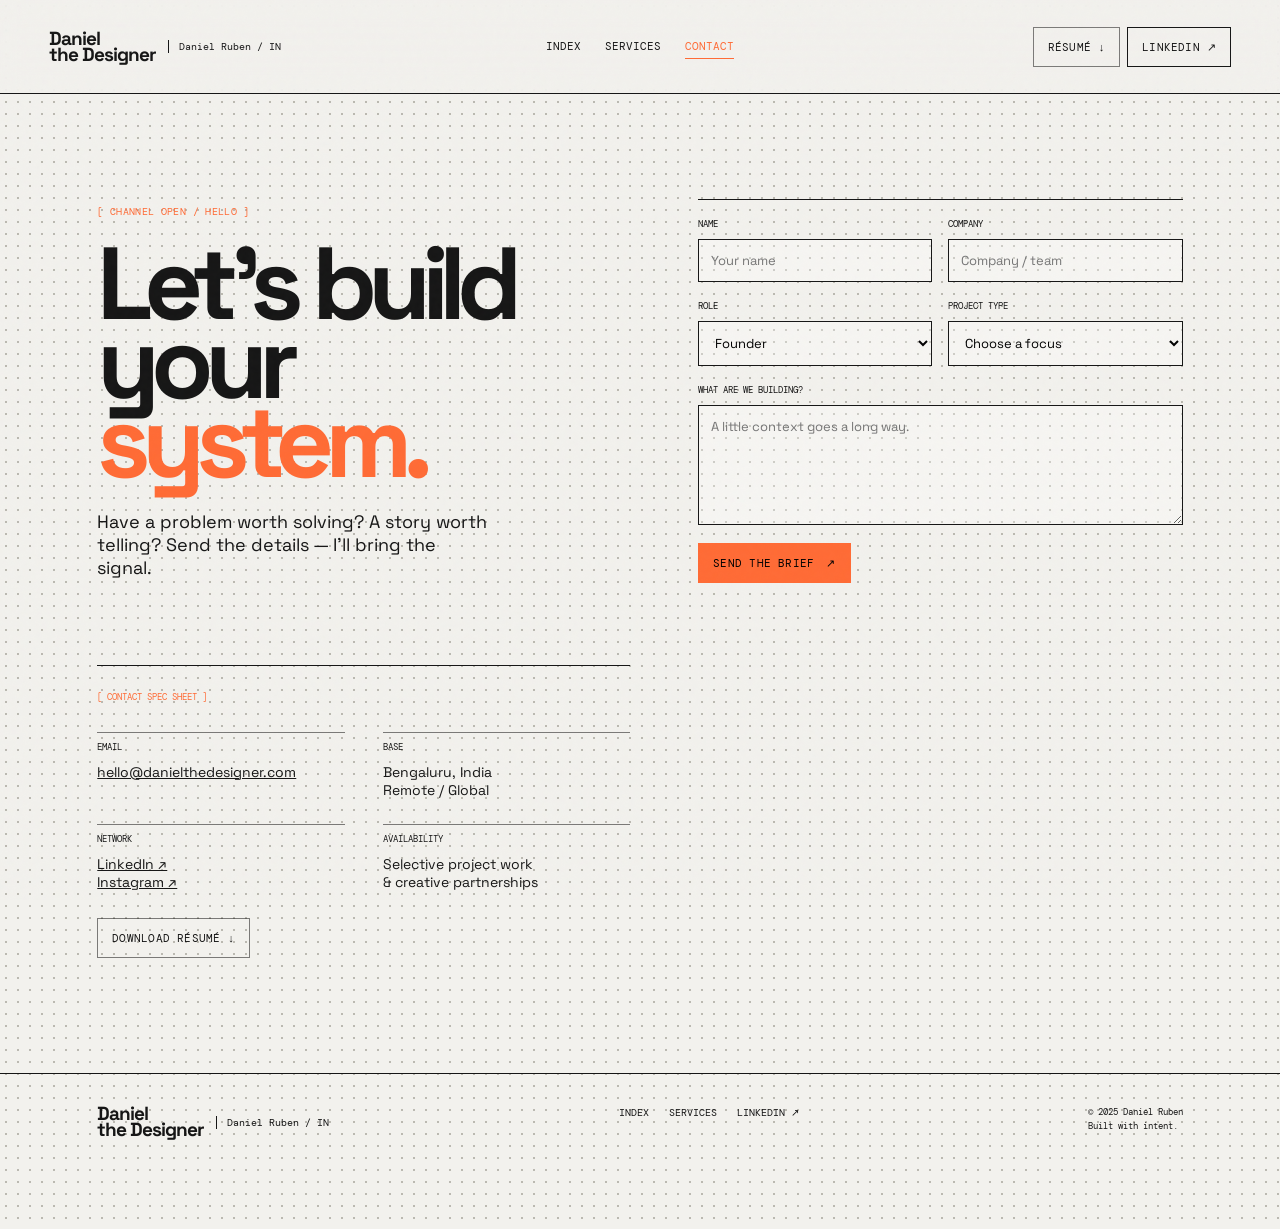
==== contact.html @ 2dd3841a "Add files via upload" ====
<!doctype html><html lang="en"><head><meta charset="UTF-8" /><meta name="viewport" content="width=device-width, initial-scale=1.0" /><meta name="description" content="Contact Daniel Ruben — Daniel the Designer." /><title>Contact — Daniel the Designer</title><link rel="preconnect" href="https://fonts.googleapis.com" /><link rel="preconnect" href="https://fonts.gstatic.com" crossorigin /><link href="https://fonts.googleapis.com/css2?family=DM+Mono:wght@400;500&family=Space+Grotesk:wght@400;500;600;700&display=swap" rel="stylesheet" /><link rel="stylesheet" href="styles.css" /></head><body><div class="noise"></div><header class="site-header"><a class="brand" href="index.html"><span>Daniel<br>the Designer</span><small>Daniel Ruben / IN</small></a><nav class="main-nav"><a href="index.html">Index</a><a href="services.html">Services</a><a class="active" href="contact.html">Contact</a></nav><div class="header-actions"><a class="button button-quiet" href="#">Résumé ↓</a><a class="button" href="https://www.linkedin.com" target="_blank" rel="noreferrer">LinkedIn ↗</a></div></header><main><section class="contact-page canvas-section"><div class="contact-heading"><span class="annotation">[ CHANNEL OPEN / HELLO ]</span><h1>Let's build<br>your <em>system.</em></h1><p>Have a problem worth solving? A story worth telling? Send the details — I’ll bring the signal.</p></div><form class="contact-form" id="contact-form"><div class="form-row"><label>Name<input required name="name" placeholder="Your name" /></label><label>Company<input name="company" placeholder="Company / team" /></label></div><div class="form-row"><label>Role<select name="role"><option>Founder</option><option>Recruiter</option><option>Hiring Manager</option><option>Agency</option><option>Media House</option><option>Other</option></select></label><label>Project type<select name="project"><option>Choose a focus</option><option>Content &amp; strategy</option><option>UI/UX design</option><option>Video &amp; motion</option><option>Brand &amp; graphic design</option><option>Social media system</option></select></label></div><label>What are we building?<textarea required name="message" placeholder="A little context goes a long way."></textarea></label><button class="button button-accent" type="submit">Send the brief <span>↗</span></button><p class="form-status" aria-live="polite"></p></form><aside class="contact-spec"><span>[ CONTACT SPEC SHEET ]</span><dl><div><dt>EMAIL</dt><dd><a href="mailto:hello@danielthedesigner.com">hello@danielthedesigner.com</a></dd></div><div><dt>BASE</dt><dd>Bengaluru, India<br>Remote / Global</dd></div><div><dt>NETWORK</dt><dd><a href="https://www.linkedin.com">LinkedIn ↗</a><br><a href="#">Instagram ↗</a></dd></div><div><dt>AVAILABILITY</dt><dd>Selective project work<br>&amp; creative partnerships</dd></div></dl><a class="button button-quiet" href="#">Download résumé ↓</a></aside></section></main><footer><a class="brand" href="index.html"><span>Daniel<br>the Designer</span><small>Daniel Ruben / IN</small></a><div><a href="index.html">Index</a><a href="services.html">Services</a><a href="https://www.linkedin.com">LinkedIn ↗</a></div><p>© 2025 Daniel Ruben<br>Built with intent.</p></footer><script src="script.js"></script></body></html>
---- styles.css ----
:root{--ink:#161616;--paper:#f2f1ed;--orange:#ff6b35;--mono:'DM Mono',monospace;--sans:'Space Grotesk',sans-serif;--rule:rgba(22,22,22,.54)}*{box-sizing:border-box}html{scroll-behavior:smooth}body{margin:0;background-color:var(--paper);background-image:radial-gradient(#bbb9b1 .75px,transparent .85px);background-size:12px 12px;color:var(--ink);font-family:var(--sans);overflow-x:hidden}.noise{position:fixed;inset:0;opacity:.18;pointer-events:none;z-index:20;background-image:url("data:image/svg+xml,%3Csvg viewBox='0 0 180 180' xmlns='http://www.w3.org/2000/svg'%3E%3Cfilter id='n'%3E%3CfeTurbulence type='fractalNoise' baseFrequency='.8' numOctaves='3' stitchTiles='stitch'/%3E%3C/filter%3E%3Crect width='100%25' height='100%25' filter='url(%23n)' opacity='.12'/%3E%3C/svg%3E")}a{color:inherit;text-decoration:none}button,input,select,textarea{font:inherit}.site-header{height:94px;padding:17px 3.8vw;border-bottom:1px solid var(--ink);display:grid;grid-template-columns:1fr auto 1fr;align-items:center;position:relative;z-index:5;background:rgba(242,241,237,.88);backdrop-filter:blur(10px)}.brand{display:flex;align-items:center;gap:12px;font-weight:700;line-height:.84;font-size:19px;letter-spacing:-1px}.brand small{font:10px var(--mono);letter-spacing:0;line-height:1.3;border-left:1px solid var(--ink);padding-left:10px}.main-nav{display:flex;gap:24px;font:11px var(--mono);text-transform:uppercase}.main-nav a{padding:5px 0;border-bottom:1px solid transparent}.main-nav .active,.main-nav a:hover{border-color:var(--orange);color:var(--orange)}.header-actions{justify-self:end;display:flex;gap:7px}.button{font:11px var(--mono);text-transform:uppercase;letter-spacing:.02em;border:1px solid var(--ink);background:transparent;padding:12px 14px;display:inline-flex;gap:12px;align-items:center;justify-content:center;transition:.2s}.button:hover{background:var(--ink);color:var(--paper)}.button-quiet{border-color:var(--rule)}.button-accent{background:var(--orange);border-color:var(--orange)}.button-accent:hover{background:var(--ink);border-color:var(--ink)}.canvas-section{position:relative;padding-left:7.6vw;padding-right:7.6vw;border-bottom:1px solid var(--ink)}.hero{min-height:calc(100vh - 94px);padding-top:8vh;padding-bottom:6vh;display:grid;grid-template-columns:1.1fr .9fr;grid-template-rows:auto 1fr auto;gap:32px;overflow:hidden}.hero:before,.hero:after{content:"";position:absolute;border:1px solid var(--orange);width:42vw;height:42vw;border-radius:50%;left:50%;top:53%;transform:translate(-50%,-50%);opacity:.85;pointer-events:none}.hero:after{width:58vw;height:58vw;border-color:var(--ink);opacity:.16;border-style:dashed}.eyebrow,.annotation,.section-label{font:10px var(--mono);letter-spacing:.035em;position:relative;z-index:1}.eyebrow{align-self:start}.line{display:inline-block;width:75px;border-top:1px solid var(--orange);vertical-align:middle;margin-left:8px}.hero-note{justify-self:end;color:var(--orange);align-self:start}.hero-hub{grid-column:1/2;align-self:center;z-index:1;position:relative;padding:46px 0 43px;border-top:1px solid var(--ink);border-bottom:1px solid var(--ink)}.hub-index{font:10px var(--mono);position:absolute;top:11px}.hero h1,.page-intro h1,.contact-heading h1{font-size:clamp(62px,9.2vw,144px);letter-spacing:-.09em;line-height:.77;margin:24px 0 0}.hero h1 em,h2 em,h1 em{color:var(--orange);font-style:normal}.hub-orbit{position:absolute;font:9px var(--mono);padding:5px 7px;background:var(--paper);border:1px solid var(--ink)}.orbit-1{top:-17px;right:16%}.orbit-2{right:-26px;bottom:25%}.orbit-3{bottom:-17px;left:17%}.hero-copy{grid-column:2;align-self:end;z-index:1;max-width:390px;margin-bottom:7vw}.hero-copy p{font-size:22px;line-height:1.2;margin:0 0 30px;letter-spacing:-.04em}.hero-copy strong{font-weight:500;color:var(--orange)}.cta-row{display:flex;align-items:center;gap:22px}.text-link{font:11px var(--mono);text-transform:uppercase;border-bottom:1px solid var(--ink);padding-bottom:4px}.text-link span{color:var(--orange);margin-left:7px}.scroll-mark{align-self:end;font:9px var(--mono);z-index:1;grid-column:1 / -1}.scroll-mark span{font-size:16px;margin-left:8px;color:var(--orange)}.crosshair{position:absolute;width:23px;height:23px;border-left:1px solid var(--orange);border-top:1px solid var(--orange)}.c1{top:10%;left:3%}.c2{right:4%;bottom:7%;transform:rotate(180deg)}.tools-bar{border-bottom:1px solid var(--ink);padding:0 7.6vw;display:flex;min-height:105px;align-items:stretch;gap:0}.tools-label{align-self:center;font:10px var(--mono);width:28%;color:var(--orange)}.tool{border-left:1px solid var(--rule);flex:1;display:flex;flex-direction:column;justify-content:center;align-items:center;filter:grayscale(1);transition:.2s}.tool:hover{filter:none;background:#e9e8e2}.tool b{font-size:24px;letter-spacing:-2px}.tool small{font:8px var(--mono);margin-top:5px}.work-section{padding-top:110px;padding-bottom:118px}.section-head{display:flex;justify-content:space-between;align-items:flex-end;margin-bottom:42px}.section-head>div{display:flex;align-items:flex-start;gap:20px}.index-no{font:11px var(--mono);color:var(--orange);padding-top:7px}.section-head h2,.personal h2,.final-cta h2{font-size:clamp(42px,5.4vw,78px);line-height:.86;letter-spacing:-.075em;margin:0}.section-head>p{font-size:14px;line-height:1.35;letter-spacing:-.03em}.connector.horiz{height:35px;border-top:1px solid var(--orange);width:80%;margin:0 auto -1px;position:relative}.connector.horiz:before,.connector.horiz:after{content:"";position:absolute;height:35px;border-left:1px solid var(--orange);top:0}.connector.horiz:before{left:0}.connector.horiz:after{right:0}.reel-grid{display:grid;grid-template-columns:repeat(6,1fr);gap:12px}.reel-card{aspect-ratio:9/16;border:1px solid var(--ink);position:relative;overflow:hidden;padding:10px;display:flex;flex-direction:column;justify-content:space-between;cursor:pointer;color:var(--paper);transition:transform .25s,box-shadow .25s}.reel-card:hover{transform:translateY(-9px);box-shadow:5px 6px 0 var(--orange)}.reel-card:before{content:"";position:absolute;inset:0;background:linear-gradient(0deg,rgba(0,0,0,.75),transparent 58%);z-index:0}.reel-card>*{z-index:1}.reel-a{background:linear-gradient(135deg,#f2794c,#741c28 47%,#1e1524)}.reel-b{background:linear-gradient(165deg,#d1dacd,#437368 45%,#17282f)}.reel-c{background:linear-gradient(135deg,#5f5090,#21152d 60%,#e4562c)}.reel-d{background:linear-gradient(160deg,#f9b466,#bc3c24 45%,#35201e)}.reel-e{background:linear-gradient(150deg,#ede2d3,#6a514a 54%,#251e23)}.reel-f{background:linear-gradient(155deg,#56a2a5,#176065 42%,#191c31)}.card-no{font:9px var(--mono)}.play{border:1px solid rgba(255,255,255,.9);border-radius:50%;width:35px;height:35px;display:grid;place-items:center;align-self:center;margin-top:auto;margin-bottom:auto;font-size:10px;padding-left:2px}.playing .play{background:var(--orange);border-color:var(--orange)}.reel-info{font-size:12px;line-height:1}.reel-info small{font:8px var(--mono);display:block;margin-top:7px}.case-study{padding-top:100px;padding-bottom:110px}.section-label{display:flex;justify-content:space-between;border-bottom:1px solid var(--ink);padding-bottom:10px;margin-bottom:20px}.section-label span{color:var(--orange)}.project-grid{display:grid;grid-template-columns:1fr 1fr;gap:18px}.project{border:1px solid var(--ink);padding:14px;min-height:390px;display:flex;flex-direction:column;transition:.25s}.project:hover{background:var(--ink);color:var(--paper)}.project:hover b{color:var(--orange)}.project-visual{height:225px;background:#dbf1f3;border:1px solid var(--ink);position:relative;margin-bottom:18px;overflow:hidden}.mini-ui{position:absolute;border:1px solid #1d4d5f;background:#f7f7f1}.mini-one{left:14%;top:23%;width:47%;height:56%;border-radius:7px}.mini-two{right:11%;top:13%;height:60%;width:30%;border-radius:7px;background:var(--orange)}.mini-three{left:21%;bottom:11%;width:20%;height:6%;border:0;background:#1d4d5f}.dark-ui{background:#213234}.dash-title,.dash-chart,.dash-list{position:absolute;border:1px solid #79e9df}.dash-title{width:38%;height:12%;left:11%;top:14%}.dash-chart{height:42%;width:46%;left:11%;top:36%;background:linear-gradient(140deg,transparent 48%,#ff6b35 49%,#ff6b35 52%,transparent 53%)}.dash-list{width:20%;height:63%;right:11%;top:14%}.project small,.project b{font:10px var(--mono)}.project h3{font-size:29px;letter-spacing:-.06em;margin:7px 0 0}.project p{margin:4px 0 0;font-size:14px}.project b{margin-top:auto;align-self:flex-end}.design-social{padding-top:100px;padding-bottom:110px;display:grid;grid-template-columns:1.55fr .85fr;gap:55px}.poster-grid{display:grid;grid-template-columns:repeat(3,1fr);gap:10px}.poster{aspect-ratio: .72;position:relative;border:1px solid var(--ink);padding:12px;display:flex;flex-direction:column;justify-content:space-between;overflow:hidden}.poster small,.poster i{font:8px var(--mono);font-style:normal;z-index:1}.poster strong{font-size:clamp(23px,3vw,47px);line-height:.75;letter-spacing:-.1em;z-index:1}.p1{background:#ebdfd3}.p1:after{content:"";background:var(--orange);width:155%;height:38%;position:absolute;transform:rotate(-43deg);top:33%;left:-25%}.p2{background:#231b2c;color:#f2efe9}.p2:after{content:"";border:1px solid var(--orange);border-radius:50%;width:82%;aspect-ratio:1;position:absolute;top:13%;left:8%}.p3{background:#b4d1ce}.p3:after{content:"+";font-size:210px;line-height:.5;position:absolute;bottom:9%;right:-9%;color:var(--orange)}.social-card{border:1px solid var(--ink);background:#fffdf9;min-height:380px;padding:22px;position:relative;display:flex;flex-direction:column}.social-platform{font:26px var(--sans);font-weight:700;border:1px solid var(--ink);width:39px;height:39px;display:grid;place-items:center;margin-bottom:45px}.social-card small{font:9px var(--mono);color:var(--orange)}.social-card h3{font-size:31px;letter-spacing:-.06em;line-height:.92;margin:12px 0 25px}.social-lines i{display:block;border-top:1px solid var(--ink);margin:9px 0;width:90%}.social-lines i:nth-child(2){width:70%}.social-lines i:nth-child(3){width:55%}.social-card b{font:10px var(--mono);margin-top:auto;text-align:right}.personal{min-height:620px;display:grid;grid-template-columns:1fr 1fr;padding-top:0;padding-bottom:0}.personal-art{margin-left:-7.6vw;border-right:1px solid var(--ink);position:relative;overflow:hidden;background:linear-gradient(135deg,#1b1c25,#273f4c);min-height:500px}.personal-art:before{content:"";position:absolute;width:135%;height:1px;background:var(--orange);transform:rotate(-30deg);top:51%;left:-20%}.sun{position:absolute;background:var(--orange);width:30%;aspect-ratio:1;border-radius:50%;right:18%;top:16%;box-shadow:0 0 0 16px rgba(255,107,53,.1)}.keys{position:absolute;color:#e4e1da;bottom:18%;left:19%;font-size:31px;letter-spacing:-6px;transform:rotate(-4deg)}.music-note{color:var(--orange);font-size:100px;position:absolute;right:25%;bottom:12%}.personal-copy{padding:82px 10% 50px;align-self:center}.personal-copy h2{margin:25px 0}.personal-copy p{font-size:16px;max-width:340px;line-height:1.35;margin-bottom:27px}.insights{padding-top:110px;padding-bottom:105px}.article-grid{display:grid;grid-template-columns:repeat(3,1fr);border-top:1px solid var(--ink)}.article-grid article{min-height:245px;padding:17px;border-right:1px solid var(--ink);display:flex;flex-direction:column}.article-grid article:first-child{border-left:1px solid var(--ink)}.article-grid span,.article-grid a{font:9px var(--mono)}.article-grid span{color:var(--orange)}.article-grid h3{font-size:24px;line-height:1;letter-spacing:-.06em;margin:35px 0 0}.article-grid a{margin-top:auto;text-decoration:underline}.process{padding:35px 7.6vw;border-bottom:1px solid var(--ink);display:flex;justify-content:space-between;align-items:center;background:var(--ink);color:var(--paper)}.process>span{font:9px var(--mono);color:var(--orange)}.process>div{display:flex;align-items:center;gap:22px}.process b{font:14px var(--mono);font-weight:400}.process b small{font-size:10px}.process i{font-style:normal;color:var(--orange)}.testimonials{padding-top:100px;padding-bottom:100px}.quote-grid{display:grid;grid-template-columns:1fr 1fr;gap:18px}.quote-grid blockquote{margin:0;border:1px solid var(--ink);padding:35px;min-height:220px;font-size:30px;letter-spacing:-.06em;line-height:.95}.quote-grid em{font-style:normal;color:var(--orange)}.quote-grid footer{font:10px var(--mono);margin-top:30px}.final-cta{min-height:570px;padding-top:110px;padding-bottom:100px;display:flex;flex-direction:column;align-items:flex-start;justify-content:center;overflow:hidden}.final-cta .annotation{color:var(--orange);margin-bottom:20px;z-index:1}.final-cta h2{font-size:clamp(64px,10vw,150px);z-index:1;margin-bottom:32px}.final-cta .button{z-index:1}.cta-ring{position:absolute;width:min(57vw,730px);aspect-ratio:1;border:1px solid var(--orange);border-radius:50%;right:6%;top:50%;transform:translateY(-50%)}.cta-ring:after{content:"";position:absolute;inset:11%;border:1px dashed var(--ink);border-radius:50%;opacity:.4}footer{min-height:155px;padding:32px 7.6vw;display:flex;align-items:flex-start;justify-content:space-between;gap:35px}footer>div{display:flex;gap:20px;font:10px var(--mono);text-transform:uppercase}footer p{font:9px var(--mono);margin:0;line-height:1.5}.reveal{opacity:0;transform:translateY(18px);transition:opacity .55s ease,transform .55s ease}.reveal.is-visible{opacity:1;transform:none}
/* services */.page-intro{padding-top:120px;padding-bottom:120px}.page-intro .annotation{color:var(--orange)}.page-intro h1{font-size:clamp(56px,8vw,124px);margin:25px 0 36px}.page-intro p{max-width:530px;font-size:20px;line-height:1.25;letter-spacing:-.04em}.service-map{padding-top:90px;padding-bottom:100px;display:grid;grid-template-columns:repeat(6,1fr);grid-template-rows:180px 270px 270px;gap:14px;overflow:hidden}.service-map:before,.service-map:after{content:"";position:absolute;left:50%;top:40%;width:1px;height:74%;background:var(--orange);transform:rotate(53deg);transform-origin:top;opacity:.7}.service-map:after{transform:rotate(-53deg)}.services-hub{grid-column:3/5;grid-row:1/2;border:1px solid var(--ink);background:var(--ink);color:var(--paper);z-index:1;padding:17px;display:flex;flex-direction:column;justify-content:space-between}.services-hub span,.service-node>span{font:9px var(--mono);color:var(--orange)}.services-hub b{font-size:43px;line-height:.8;letter-spacing:-.08em}.service-node{border:1px solid var(--ink);background:rgba(242,241,237,.92);padding:16px;z-index:1;display:flex;flex-direction:column}.service-node h2{font-size:25px;line-height:.92;letter-spacing:-.065em;margin:16px 0 8px}.service-node p{font-size:12px;line-height:1.2;margin:0}.service-node ul{font:10px var(--mono);list-style:none;padding:0;margin:15px 0}.service-node li{border-top:1px solid var(--rule);padding:5px 0}.service-node footer{padding:0;min-height:0;font:9px var(--mono);margin-top:auto}.node-content{grid-column:1/3;grid-row:2}.node-ux{grid-column:5/7;grid-row:2}.node-video{grid-column:2/4;grid-row:3}.node-graphic{grid-column:4/6;grid-row:3}.node-social{grid-column:3/5;grid-row:2}
/* contact */.contact-page{padding-top:105px;padding-bottom:115px;display:grid;grid-template-columns:1.1fr 1fr;gap:68px}.contact-heading .annotation{color:var(--orange)}.contact-heading h1{font-size:clamp(64px,8vw,120px);margin:25px 0 28px}.contact-heading p{font-size:18px;line-height:1.28;max-width:390px}.contact-form{border-top:1px solid var(--ink);padding-top:18px}.form-row{display:grid;grid-template-columns:1fr 1fr;gap:16px}.contact-form label{display:flex;flex-direction:column;gap:9px;font:9px var(--mono);text-transform:uppercase;margin-bottom:18px}.contact-form input,.contact-form select,.contact-form textarea{width:100%;border:1px solid var(--ink);background:rgba(255,255,255,.28);border-radius:0;padding:12px;font:13px var(--sans);text-transform:none;outline:none}.contact-form input:focus,.contact-form select:focus,.contact-form textarea:focus{box-shadow:3px 3px 0 var(--orange)}.contact-form textarea{resize:vertical;min-height:120px}.form-status{font:10px var(--mono);color:var(--orange)}.contact-spec{grid-column:1;grid-row:2;border-top:1px solid var(--ink);padding-top:18px}.contact-spec>span{font:9px var(--mono);color:var(--orange)}.contact-spec dl{display:grid;grid-template-columns:1fr 1fr;gap:25px 38px;margin:27px 0}.contact-spec dl div{border-top:1px solid var(--rule);padding-top:8px}.contact-spec dt{font:9px var(--mono);margin-bottom:10px}.contact-spec dd{font-size:14px;line-height:1.3;margin:0}.contact-spec dd a{text-decoration:underline}
@media(max-width:800px){.site-header{height:auto;min-height:83px;padding:14px 5vw;grid-template-columns:1fr auto}.main-nav{display:none}.header-actions .button-quiet{display:none}.canvas-section{padding-left:5vw;padding-right:5vw}.hero{min-height:680px;display:block;padding-top:55px}.hero:before{width:85vw;height:85vw;top:48%}.hero:after{width:110vw;height:110vw}.hero-note{position:absolute;right:5vw;top:62px}.hero-hub{margin-top:105px;padding:35px 0}.hero h1{font-size:clamp(68px,19vw,115px)}.hero-copy{margin:50px 0 0;max-width:325px}.hero-copy p{font-size:18px}.scroll-mark{position:absolute;bottom:28px}.tools-bar{padding:0 5vw;min-height:80px;overflow:auto}.tools-label{display:none}.tool{min-width:74px}.work-section{padding-top:68px;padding-bottom:70px}.section-head{align-items:flex-start}.section-head>p{display:none}.section-head h2{font-size:50px}.reel-grid{grid-template-columns:repeat(3,1fr);gap:8px}.connector.horiz{width:66%;height:25px}.connector.horiz:before,.connector.horiz:after{height:25px}.case-study{padding-top:65px;padding-bottom:70px}.project-grid{grid-template-columns:1fr}.project{min-height:345px}.design-social{grid-template-columns:1fr;gap:60px;padding-top:68px;padding-bottom:70px}.personal{display:block;margin:0;padding:0}.personal-art{margin:0;border-right:0;border-bottom:1px solid var(--ink);min-height:330px}.personal-copy{padding:65px 5vw 70px}.insights{padding-top:70px;padding-bottom:70px}.article-grid{display:block}.article-grid article,.article-grid article:first-child{border-left:1px solid var(--ink);min-height:190px;border-bottom:1px solid var(--ink)}.process{padding:28px 5vw;display:block}.process>div{margin-top:20px;gap:9px;justify-content:space-between}.process i{font-size:10px}.process b{font-size:11px}.process b small{font-size:8px}.quote-grid{grid-template-columns:1fr}.testimonials{padding-top:65px;padding-bottom:65px}.quote-grid blockquote{font-size:25px;min-height:170px}.final-cta{min-height:440px;padding-top:70px;padding-bottom:70px}.cta-ring{width:105vw;right:-34%;opacity:.8}footer{padding:28px 5vw;display:grid;grid-template-columns:1fr 1fr;gap:30px;min-height:180px}footer p{grid-column:2}.page-intro{padding-top:80px;padding-bottom:75px}.page-intro h1{font-size:58px}.page-intro p{font-size:17px}.service-map{padding-top:60px;padding-bottom:65px;display:block}.service-map:before,.service-map:after{display:none}.services-hub{height:155px;margin:0 25% 14px}.service-node{min-height:255px;margin-bottom:12px}.contact-page{display:block;padding-top:70px;padding-bottom:70px}.contact-heading h1{font-size:70px}.contact-form{margin-top:50px}.contact-spec{margin-top:65px}.form-row{display:block}}
@media(max-width:440px){.brand{font-size:17px}.brand small{display:none}.header-actions .button{padding:10px;font-size:9px}.hero h1{font-size:68px}.section-head h2{font-size:43px}.reel-grid{grid-template-columns:repeat(2,1fr)}.poster-grid{gap:5px}.poster{padding:7px}.poster strong{font-size:25px}.social-card h3{font-size:27px}.process>div{gap:5px}.process b{font-size:9px}.process b small{font-size:7px}.contact-heading h1{font-size:61px}.contact-spec dl{grid-template-columns:1fr}.page-intro h1{font-size:50px}}
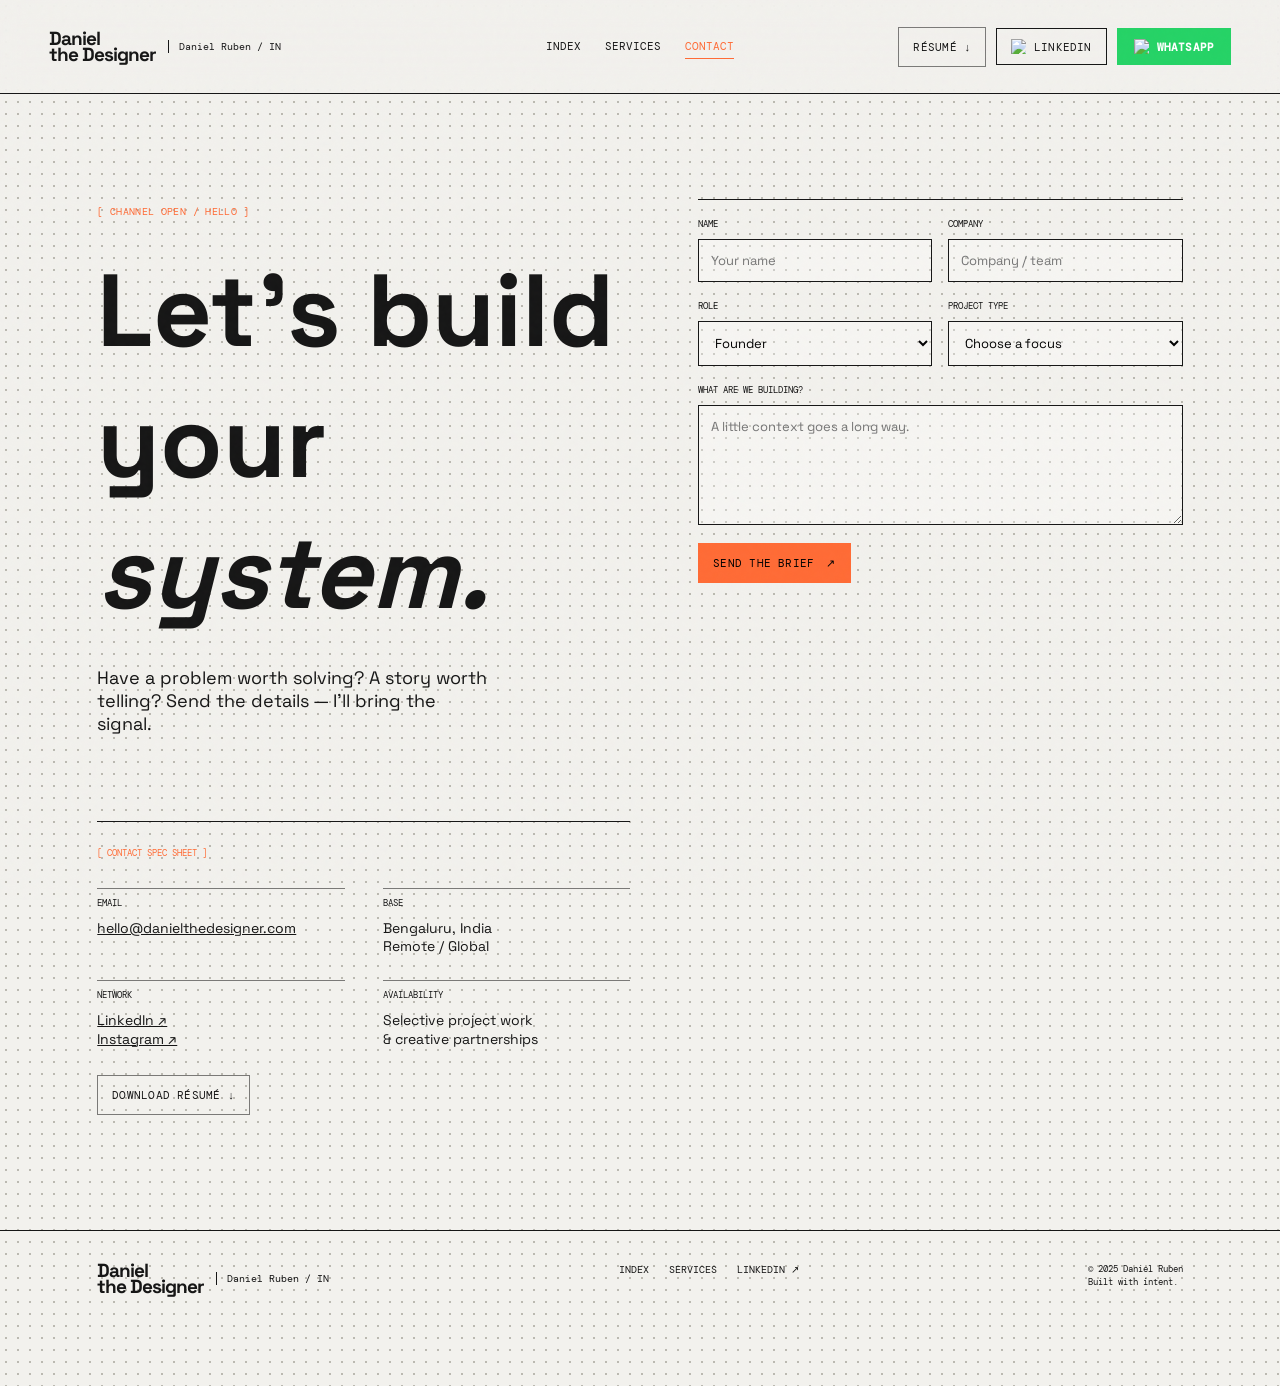
==== commit 615c03fe: "chage" ====
--- a/contact.html
+++ b/contact.html
@@ -1 +1 @@
-<!doctype html><html lang="en"><head><meta charset="UTF-8" /><meta name="viewport" content="width=device-width, initial-scale=1.0" /><meta name="description" content="Contact Daniel Ruben — Daniel the Designer." /><title>Contact — Daniel the Designer</title><link rel="preconnect" href="https://fonts.googleapis.com" /><link rel="preconnect" href="https://fonts.gstatic.com" crossorigin /><link href="https://fonts.googleapis.com/css2?family=DM+Mono:wght@400;500&family=Space+Grotesk:wght@400;500;600;700&display=swap" rel="stylesheet" /><link rel="stylesheet" href="styles.css" /></head><body><div class="noise"></div><header class="site-header"><a class="brand" href="index.html"><span>Daniel<br>the Designer</span><small>Daniel Ruben / IN</small></a><nav class="main-nav"><a href="index.html">Index</a><a href="services.html">Services</a><a class="active" href="contact.html">Contact</a></nav><div class="header-actions"><a class="button button-quiet" href="#">Résumé ↓</a><a class="button" href="https://www.linkedin.com" target="_blank" rel="noreferrer">LinkedIn ↗</a></div></header><main><section class="contact-page canvas-section"><div class="contact-heading"><span class="annotation">[ CHANNEL OPEN / HELLO ]</span><h1>Let's build<br>your <em>system.</em></h1><p>Have a problem worth solving? A story worth telling? Send the details — I’ll bring the signal.</p></div><form class="contact-form" id="contact-form"><div class="form-row"><label>Name<input required name="name" placeholder="Your name" /></label><label>Company<input name="company" placeholder="Company / team" /></label></div><div class="form-row"><label>Role<select name="role"><option>Founder</option><option>Recruiter</option><option>Hiring Manager</option><option>Agency</option><option>Media House</option><option>Other</option></select></label><label>Project type<select name="project"><option>Choose a focus</option><option>Content &amp; strategy</option><option>UI/UX design</option><option>Video &amp; motion</option><option>Brand &amp; graphic design</option><option>Social media system</option></select></label></div><label>What are we building?<textarea required name="message" placeholder="A little context goes a long way."></textarea></label><button class="button button-accent" type="submit">Send the brief <span>↗</span></button><p class="form-status" aria-live="polite"></p></form><aside class="contact-spec"><span>[ CONTACT SPEC SHEET ]</span><dl><div><dt>EMAIL</dt><dd><a href="mailto:hello@danielthedesigner.com">hello@danielthedesigner.com</a></dd></div><div><dt>BASE</dt><dd>Bengaluru, India<br>Remote / Global</dd></div><div><dt>NETWORK</dt><dd><a href="https://www.linkedin.com">LinkedIn ↗</a><br><a href="#">Instagram ↗</a></dd></div><div><dt>AVAILABILITY</dt><dd>Selective project work<br>&amp; creative partnerships</dd></div></dl><a class="button button-quiet" href="#">Download résumé ↓</a></aside></section></main><footer><a class="brand" href="index.html"><span>Daniel<br>the Designer</span><small>Daniel Ruben / IN</small></a><div><a href="index.html">Index</a><a href="services.html">Services</a><a href="https://www.linkedin.com">LinkedIn ↗</a></div><p>© 2025 Daniel Ruben<br>Built with intent.</p></footer><script src="script.js"></script></body></html>
+<!doctype html><html lang="en"><head><meta charset="UTF-8" /><meta name="viewport" content="width=device-width, initial-scale=1.0" /><meta name="description" content="Contact Daniel Ruben — Daniel the Designer." /><title>Contact — Daniel the Designer</title><link rel="preconnect" href="https://fonts.googleapis.com" /><link rel="preconnect" href="https://fonts.gstatic.com" crossorigin /><link href="https://fonts.googleapis.com/css2?family=DM+Mono:wght@400;500&family=Space+Grotesk:wght@400;500;600;700&display=swap" rel="stylesheet" /><link rel="stylesheet" href="styles.css" /></head><body><div class="noise"></div><header class="site-header"><a class="brand" href="index.html"><span>Daniel<br>the Designer</span><small>Daniel Ruben / IN</small></a><nav class="main-nav"><a href="index.html">Index</a><a href="services.html">Services</a><a class="active" href="contact.html">Contact</a></nav><div class="header-actions"><a class="button button-quiet" href="assets/resume/Daniel-Ruben-Resume.pdf" target="_blank" rel="noreferrer">Résumé ↓</a><a class="button linkedin-btn" href="https://linkedin.com/in/daniel-peniel-jeba-rueben-ramesh" target="_blank" rel="noopener"><img src="assets/Icons/linkedin.svg" alt="LinkedIn" class="nav-icon linkedin-icon"><span>LINKEDIN</span></a><a href="https://wa.me/918975721694?text=Hi%20Daniel!" class="button whatsapp-btn" target="_blank" rel="noopener"><img src="assets/Icons/whatsapp.svg" alt="WhatsApp" class="nav-icon whatsapp-icon"><span>WHATSAPP</span></a></div></header><main><section class="contact-page canvas-section"><div class="contact-heading"><span class="annotation">[ CHANNEL OPEN / HELLO ]</span><h1>Let's build<br>your <em>system.</em></h1><p>Have a problem worth solving? A story worth telling? Send the details — I’ll bring the signal.</p></div><form class="contact-form" id="contact-form"><div class="form-row"><label>Name<input required name="name" placeholder="Your name" /></label><label>Company<input name="company" placeholder="Company / team" /></label></div><div class="form-row"><label>Role<select name="role"><option>Founder</option><option>Recruiter</option><option>Hiring Manager</option><option>Agency</option><option>Media House</option><option>Other</option></select></label><label>Project type<select name="project"><option>Choose a focus</option><option>Content &amp; strategy</option><option>UI/UX design</option><option>Video &amp; motion</option><option>Brand &amp; graphic design</option><option>Social media system</option></select></label></div><label>What are we building?<textarea required name="message" placeholder="A little context goes a long way."></textarea></label><button class="button button-accent" type="submit">Send the brief <span>↗</span></button><p class="form-status" aria-live="polite"></p></form><aside class="contact-spec"><span>[ CONTACT SPEC SHEET ]</span><dl><div><dt>EMAIL</dt><dd><a href="mailto:hello@danielthedesigner.com">hello@danielthedesigner.com</a></dd></div><div><dt>BASE</dt><dd>Bengaluru, India<br>Remote / Global</dd></div><div><dt>NETWORK</dt><dd><a href="https://www.linkedin.com">LinkedIn ↗</a><br><a href="#">Instagram ↗</a></dd></div><div><dt>AVAILABILITY</dt><dd>Selective project work<br>&amp; creative partnerships</dd></div></dl><a class="button button-quiet" href="#">Download résumé ↓</a></aside></section></main><footer><a class="brand" href="index.html"><span>Daniel<br>the Designer</span><small>Daniel Ruben / IN</small></a><div><a href="index.html">Index</a><a href="services.html">Services</a><a href="https://www.linkedin.com">LinkedIn ↗</a></div><p>© 2025 Daniel Ruben<br>Built with intent.</p></footer><script src="script.js"></script></body></html>
--- a/styles.css
+++ b/styles.css
@@ -1,5 +1,1949 @@
-:root{--ink:#161616;--paper:#f2f1ed;--orange:#ff6b35;--mono:'DM Mono',monospace;--sans:'Space Grotesk',sans-serif;--rule:rgba(22,22,22,.54)}*{box-sizing:border-box}html{scroll-behavior:smooth}body{margin:0;background-color:var(--paper);background-image:radial-gradient(#bbb9b1 .75px,transparent .85px);background-size:12px 12px;color:var(--ink);font-family:var(--sans);overflow-x:hidden}.noise{position:fixed;inset:0;opacity:.18;pointer-events:none;z-index:20;background-image:url("data:image/svg+xml,%3Csvg viewBox='0 0 180 180' xmlns='http://www.w3.org/2000/svg'%3E%3Cfilter id='n'%3E%3CfeTurbulence type='fractalNoise' baseFrequency='.8' numOctaves='3' stitchTiles='stitch'/%3E%3C/filter%3E%3Crect width='100%25' height='100%25' filter='url(%23n)' opacity='.12'/%3E%3C/svg%3E")}a{color:inherit;text-decoration:none}button,input,select,textarea{font:inherit}.site-header{height:94px;padding:17px 3.8vw;border-bottom:1px solid var(--ink);display:grid;grid-template-columns:1fr auto 1fr;align-items:center;position:relative;z-index:5;background:rgba(242,241,237,.88);backdrop-filter:blur(10px)}.brand{display:flex;align-items:center;gap:12px;font-weight:700;line-height:.84;font-size:19px;letter-spacing:-1px}.brand small{font:10px var(--mono);letter-spacing:0;line-height:1.3;border-left:1px solid var(--ink);padding-left:10px}.main-nav{display:flex;gap:24px;font:11px var(--mono);text-transform:uppercase}.main-nav a{padding:5px 0;border-bottom:1px solid transparent}.main-nav .active,.main-nav a:hover{border-color:var(--orange);color:var(--orange)}.header-actions{justify-self:end;display:flex;gap:7px}.button{font:11px var(--mono);text-transform:uppercase;letter-spacing:.02em;border:1px solid var(--ink);background:transparent;padding:12px 14px;display:inline-flex;gap:12px;align-items:center;justify-content:center;transition:.2s}.button:hover{background:var(--ink);color:var(--paper)}.button-quiet{border-color:var(--rule)}.button-accent{background:var(--orange);border-color:var(--orange)}.button-accent:hover{background:var(--ink);border-color:var(--ink)}.canvas-section{position:relative;padding-left:7.6vw;padding-right:7.6vw;border-bottom:1px solid var(--ink)}.hero{min-height:calc(100vh - 94px);padding-top:8vh;padding-bottom:6vh;display:grid;grid-template-columns:1.1fr .9fr;grid-template-rows:auto 1fr auto;gap:32px;overflow:hidden}.hero:before,.hero:after{content:"";position:absolute;border:1px solid var(--orange);width:42vw;height:42vw;border-radius:50%;left:50%;top:53%;transform:translate(-50%,-50%);opacity:.85;pointer-events:none}.hero:after{width:58vw;height:58vw;border-color:var(--ink);opacity:.16;border-style:dashed}.eyebrow,.annotation,.section-label{font:10px var(--mono);letter-spacing:.035em;position:relative;z-index:1}.eyebrow{align-self:start}.line{display:inline-block;width:75px;border-top:1px solid var(--orange);vertical-align:middle;margin-left:8px}.hero-note{justify-self:end;color:var(--orange);align-self:start}.hero-hub{grid-column:1/2;align-self:center;z-index:1;position:relative;padding:46px 0 43px;border-top:1px solid var(--ink);border-bottom:1px solid var(--ink)}.hub-index{font:10px var(--mono);position:absolute;top:11px}.hero h1,.page-intro h1,.contact-heading h1{font-size:clamp(62px,9.2vw,144px);letter-spacing:-.09em;line-height:.77;margin:24px 0 0}.hero h1 em,h2 em,h1 em{color:var(--orange);font-style:normal}.hub-orbit{position:absolute;font:9px var(--mono);padding:5px 7px;background:var(--paper);border:1px solid var(--ink)}.orbit-1{top:-17px;right:16%}.orbit-2{right:-26px;bottom:25%}.orbit-3{bottom:-17px;left:17%}.hero-copy{grid-column:2;align-self:end;z-index:1;max-width:390px;margin-bottom:7vw}.hero-copy p{font-size:22px;line-height:1.2;margin:0 0 30px;letter-spacing:-.04em}.hero-copy strong{font-weight:500;color:var(--orange)}.cta-row{display:flex;align-items:center;gap:22px}.text-link{font:11px var(--mono);text-transform:uppercase;border-bottom:1px solid var(--ink);padding-bottom:4px}.text-link span{color:var(--orange);margin-left:7px}.scroll-mark{align-self:end;font:9px var(--mono);z-index:1;grid-column:1 / -1}.scroll-mark span{font-size:16px;margin-left:8px;color:var(--orange)}.crosshair{position:absolute;width:23px;height:23px;border-left:1px solid var(--orange);border-top:1px solid var(--orange)}.c1{top:10%;left:3%}.c2{right:4%;bottom:7%;transform:rotate(180deg)}.tools-bar{border-bottom:1px solid var(--ink);padding:0 7.6vw;display:flex;min-height:105px;align-items:stretch;gap:0}.tools-label{align-self:center;font:10px var(--mono);width:28%;color:var(--orange)}.tool{border-left:1px solid var(--rule);flex:1;display:flex;flex-direction:column;justify-content:center;align-items:center;filter:grayscale(1);transition:.2s}.tool:hover{filter:none;background:#e9e8e2}.tool b{font-size:24px;letter-spacing:-2px}.tool small{font:8px var(--mono);margin-top:5px}.work-section{padding-top:110px;padding-bottom:118px}.section-head{display:flex;justify-content:space-between;align-items:flex-end;margin-bottom:42px}.section-head>div{display:flex;align-items:flex-start;gap:20px}.index-no{font:11px var(--mono);color:var(--orange);padding-top:7px}.section-head h2,.personal h2,.final-cta h2{font-size:clamp(42px,5.4vw,78px);line-height:.86;letter-spacing:-.075em;margin:0}.section-head>p{font-size:14px;line-height:1.35;letter-spacing:-.03em}.connector.horiz{height:35px;border-top:1px solid var(--orange);width:80%;margin:0 auto -1px;position:relative}.connector.horiz:before,.connector.horiz:after{content:"";position:absolute;height:35px;border-left:1px solid var(--orange);top:0}.connector.horiz:before{left:0}.connector.horiz:after{right:0}.reel-grid{display:grid;grid-template-columns:repeat(6,1fr);gap:12px}.reel-card{aspect-ratio:9/16;border:1px solid var(--ink);position:relative;overflow:hidden;padding:10px;display:flex;flex-direction:column;justify-content:space-between;cursor:pointer;color:var(--paper);transition:transform .25s,box-shadow .25s}.reel-card:hover{transform:translateY(-9px);box-shadow:5px 6px 0 var(--orange)}.reel-card:before{content:"";position:absolute;inset:0;background:linear-gradient(0deg,rgba(0,0,0,.75),transparent 58%);z-index:0}.reel-card>*{z-index:1}.reel-a{background:linear-gradient(135deg,#f2794c,#741c28 47%,#1e1524)}.reel-b{background:linear-gradient(165deg,#d1dacd,#437368 45%,#17282f)}.reel-c{background:linear-gradient(135deg,#5f5090,#21152d 60%,#e4562c)}.reel-d{background:linear-gradient(160deg,#f9b466,#bc3c24 45%,#35201e)}.reel-e{background:linear-gradient(150deg,#ede2d3,#6a514a 54%,#251e23)}.reel-f{background:linear-gradient(155deg,#56a2a5,#176065 42%,#191c31)}.card-no{font:9px var(--mono)}.play{border:1px solid rgba(255,255,255,.9);border-radius:50%;width:35px;height:35px;display:grid;place-items:center;align-self:center;margin-top:auto;margin-bottom:auto;font-size:10px;padding-left:2px}.playing .play{background:var(--orange);border-color:var(--orange)}.reel-info{font-size:12px;line-height:1}.reel-info small{font:8px var(--mono);display:block;margin-top:7px}.case-study{padding-top:100px;padding-bottom:110px}.section-label{display:flex;justify-content:space-between;border-bottom:1px solid var(--ink);padding-bottom:10px;margin-bottom:20px}.section-label span{color:var(--orange)}.project-grid{display:grid;grid-template-columns:1fr 1fr;gap:18px}.project{border:1px solid var(--ink);padding:14px;min-height:390px;display:flex;flex-direction:column;transition:.25s}.project:hover{background:var(--ink);color:var(--paper)}.project:hover b{color:var(--orange)}.project-visual{height:225px;background:#dbf1f3;border:1px solid var(--ink);position:relative;margin-bottom:18px;overflow:hidden}.mini-ui{position:absolute;border:1px solid #1d4d5f;background:#f7f7f1}.mini-one{left:14%;top:23%;width:47%;height:56%;border-radius:7px}.mini-two{right:11%;top:13%;height:60%;width:30%;border-radius:7px;background:var(--orange)}.mini-three{left:21%;bottom:11%;width:20%;height:6%;border:0;background:#1d4d5f}.dark-ui{background:#213234}.dash-title,.dash-chart,.dash-list{position:absolute;border:1px solid #79e9df}.dash-title{width:38%;height:12%;left:11%;top:14%}.dash-chart{height:42%;width:46%;left:11%;top:36%;background:linear-gradient(140deg,transparent 48%,#ff6b35 49%,#ff6b35 52%,transparent 53%)}.dash-list{width:20%;height:63%;right:11%;top:14%}.project small,.project b{font:10px var(--mono)}.project h3{font-size:29px;letter-spacing:-.06em;margin:7px 0 0}.project p{margin:4px 0 0;font-size:14px}.project b{margin-top:auto;align-self:flex-end}.design-social{padding-top:100px;padding-bottom:110px;display:grid;grid-template-columns:1.55fr .85fr;gap:55px}.poster-grid{display:grid;grid-template-columns:repeat(3,1fr);gap:10px}.poster{aspect-ratio: .72;position:relative;border:1px solid var(--ink);padding:12px;display:flex;flex-direction:column;justify-content:space-between;overflow:hidden}.poster small,.poster i{font:8px var(--mono);font-style:normal;z-index:1}.poster strong{font-size:clamp(23px,3vw,47px);line-height:.75;letter-spacing:-.1em;z-index:1}.p1{background:#ebdfd3}.p1:after{content:"";background:var(--orange);width:155%;height:38%;position:absolute;transform:rotate(-43deg);top:33%;left:-25%}.p2{background:#231b2c;color:#f2efe9}.p2:after{content:"";border:1px solid var(--orange);border-radius:50%;width:82%;aspect-ratio:1;position:absolute;top:13%;left:8%}.p3{background:#b4d1ce}.p3:after{content:"+";font-size:210px;line-height:.5;position:absolute;bottom:9%;right:-9%;color:var(--orange)}.social-card{border:1px solid var(--ink);background:#fffdf9;min-height:380px;padding:22px;position:relative;display:flex;flex-direction:column}.social-platform{font:26px var(--sans);font-weight:700;border:1px solid var(--ink);width:39px;height:39px;display:grid;place-items:center;margin-bottom:45px}.social-card small{font:9px var(--mono);color:var(--orange)}.social-card h3{font-size:31px;letter-spacing:-.06em;line-height:.92;margin:12px 0 25px}.social-lines i{display:block;border-top:1px solid var(--ink);margin:9px 0;width:90%}.social-lines i:nth-child(2){width:70%}.social-lines i:nth-child(3){width:55%}.social-card b{font:10px var(--mono);margin-top:auto;text-align:right}.personal{min-height:620px;display:grid;grid-template-columns:1fr 1fr;padding-top:0;padding-bottom:0}.personal-art{margin-left:-7.6vw;border-right:1px solid var(--ink);position:relative;overflow:hidden;background:linear-gradient(135deg,#1b1c25,#273f4c);min-height:500px}.personal-art:before{content:"";position:absolute;width:135%;height:1px;background:var(--orange);transform:rotate(-30deg);top:51%;left:-20%}.sun{position:absolute;background:var(--orange);width:30%;aspect-ratio:1;border-radius:50%;right:18%;top:16%;box-shadow:0 0 0 16px rgba(255,107,53,.1)}.keys{position:absolute;color:#e4e1da;bottom:18%;left:19%;font-size:31px;letter-spacing:-6px;transform:rotate(-4deg)}.music-note{color:var(--orange);font-size:100px;position:absolute;right:25%;bottom:12%}.personal-copy{padding:82px 10% 50px;align-self:center}.personal-copy h2{margin:25px 0}.personal-copy p{font-size:16px;max-width:340px;line-height:1.35;margin-bottom:27px}.insights{padding-top:110px;padding-bottom:105px}.article-grid{display:grid;grid-template-columns:repeat(3,1fr);border-top:1px solid var(--ink)}.article-grid article{min-height:245px;padding:17px;border-right:1px solid var(--ink);display:flex;flex-direction:column}.article-grid article:first-child{border-left:1px solid var(--ink)}.article-grid span,.article-grid a{font:9px var(--mono)}.article-grid span{color:var(--orange)}.article-grid h3{font-size:24px;line-height:1;letter-spacing:-.06em;margin:35px 0 0}.article-grid a{margin-top:auto;text-decoration:underline}.process{padding:35px 7.6vw;border-bottom:1px solid var(--ink);display:flex;justify-content:space-between;align-items:center;background:var(--ink);color:var(--paper)}.process>span{font:9px var(--mono);color:var(--orange)}.process>div{display:flex;align-items:center;gap:22px}.process b{font:14px var(--mono);font-weight:400}.process b small{font-size:10px}.process i{font-style:normal;color:var(--orange)}.testimonials{padding-top:100px;padding-bottom:100px}.quote-grid{display:grid;grid-template-columns:1fr 1fr;gap:18px}.quote-grid blockquote{margin:0;border:1px solid var(--ink);padding:35px;min-height:220px;font-size:30px;letter-spacing:-.06em;line-height:.95}.quote-grid em{font-style:normal;color:var(--orange)}.quote-grid footer{font:10px var(--mono);margin-top:30px}.final-cta{min-height:570px;padding-top:110px;padding-bottom:100px;display:flex;flex-direction:column;align-items:flex-start;justify-content:center;overflow:hidden}.final-cta .annotation{color:var(--orange);margin-bottom:20px;z-index:1}.final-cta h2{font-size:clamp(64px,10vw,150px);z-index:1;margin-bottom:32px}.final-cta .button{z-index:1}.cta-ring{position:absolute;width:min(57vw,730px);aspect-ratio:1;border:1px solid var(--orange);border-radius:50%;right:6%;top:50%;transform:translateY(-50%)}.cta-ring:after{content:"";position:absolute;inset:11%;border:1px dashed var(--ink);border-radius:50%;opacity:.4}footer{min-height:155px;padding:32px 7.6vw;display:flex;align-items:flex-start;justify-content:space-between;gap:35px}footer>div{display:flex;gap:20px;font:10px var(--mono);text-transform:uppercase}footer p{font:9px var(--mono);margin:0;line-height:1.5}.reveal{opacity:0;transform:translateY(18px);transition:opacity .55s ease,transform .55s ease}.reveal.is-visible{opacity:1;transform:none}
-/* services */.page-intro{padding-top:120px;padding-bottom:120px}.page-intro .annotation{color:var(--orange)}.page-intro h1{font-size:clamp(56px,8vw,124px);margin:25px 0 36px}.page-intro p{max-width:530px;font-size:20px;line-height:1.25;letter-spacing:-.04em}.service-map{padding-top:90px;padding-bottom:100px;display:grid;grid-template-columns:repeat(6,1fr);grid-template-rows:180px 270px 270px;gap:14px;overflow:hidden}.service-map:before,.service-map:after{content:"";position:absolute;left:50%;top:40%;width:1px;height:74%;background:var(--orange);transform:rotate(53deg);transform-origin:top;opacity:.7}.service-map:after{transform:rotate(-53deg)}.services-hub{grid-column:3/5;grid-row:1/2;border:1px solid var(--ink);background:var(--ink);color:var(--paper);z-index:1;padding:17px;display:flex;flex-direction:column;justify-content:space-between}.services-hub span,.service-node>span{font:9px var(--mono);color:var(--orange)}.services-hub b{font-size:43px;line-height:.8;letter-spacing:-.08em}.service-node{border:1px solid var(--ink);background:rgba(242,241,237,.92);padding:16px;z-index:1;display:flex;flex-direction:column}.service-node h2{font-size:25px;line-height:.92;letter-spacing:-.065em;margin:16px 0 8px}.service-node p{font-size:12px;line-height:1.2;margin:0}.service-node ul{font:10px var(--mono);list-style:none;padding:0;margin:15px 0}.service-node li{border-top:1px solid var(--rule);padding:5px 0}.service-node footer{padding:0;min-height:0;font:9px var(--mono);margin-top:auto}.node-content{grid-column:1/3;grid-row:2}.node-ux{grid-column:5/7;grid-row:2}.node-video{grid-column:2/4;grid-row:3}.node-graphic{grid-column:4/6;grid-row:3}.node-social{grid-column:3/5;grid-row:2}
-/* contact */.contact-page{padding-top:105px;padding-bottom:115px;display:grid;grid-template-columns:1.1fr 1fr;gap:68px}.contact-heading .annotation{color:var(--orange)}.contact-heading h1{font-size:clamp(64px,8vw,120px);margin:25px 0 28px}.contact-heading p{font-size:18px;line-height:1.28;max-width:390px}.contact-form{border-top:1px solid var(--ink);padding-top:18px}.form-row{display:grid;grid-template-columns:1fr 1fr;gap:16px}.contact-form label{display:flex;flex-direction:column;gap:9px;font:9px var(--mono);text-transform:uppercase;margin-bottom:18px}.contact-form input,.contact-form select,.contact-form textarea{width:100%;border:1px solid var(--ink);background:rgba(255,255,255,.28);border-radius:0;padding:12px;font:13px var(--sans);text-transform:none;outline:none}.contact-form input:focus,.contact-form select:focus,.contact-form textarea:focus{box-shadow:3px 3px 0 var(--orange)}.contact-form textarea{resize:vertical;min-height:120px}.form-status{font:10px var(--mono);color:var(--orange)}.contact-spec{grid-column:1;grid-row:2;border-top:1px solid var(--ink);padding-top:18px}.contact-spec>span{font:9px var(--mono);color:var(--orange)}.contact-spec dl{display:grid;grid-template-columns:1fr 1fr;gap:25px 38px;margin:27px 0}.contact-spec dl div{border-top:1px solid var(--rule);padding-top:8px}.contact-spec dt{font:9px var(--mono);margin-bottom:10px}.contact-spec dd{font-size:14px;line-height:1.3;margin:0}.contact-spec dd a{text-decoration:underline}
-@media(max-width:800px){.site-header{height:auto;min-height:83px;padding:14px 5vw;grid-template-columns:1fr auto}.main-nav{display:none}.header-actions .button-quiet{display:none}.canvas-section{padding-left:5vw;padding-right:5vw}.hero{min-height:680px;display:block;padding-top:55px}.hero:before{width:85vw;height:85vw;top:48%}.hero:after{width:110vw;height:110vw}.hero-note{position:absolute;right:5vw;top:62px}.hero-hub{margin-top:105px;padding:35px 0}.hero h1{font-size:clamp(68px,19vw,115px)}.hero-copy{margin:50px 0 0;max-width:325px}.hero-copy p{font-size:18px}.scroll-mark{position:absolute;bottom:28px}.tools-bar{padding:0 5vw;min-height:80px;overflow:auto}.tools-label{display:none}.tool{min-width:74px}.work-section{padding-top:68px;padding-bottom:70px}.section-head{align-items:flex-start}.section-head>p{display:none}.section-head h2{font-size:50px}.reel-grid{grid-template-columns:repeat(3,1fr);gap:8px}.connector.horiz{width:66%;height:25px}.connector.horiz:before,.connector.horiz:after{height:25px}.case-study{padding-top:65px;padding-bottom:70px}.project-grid{grid-template-columns:1fr}.project{min-height:345px}.design-social{grid-template-columns:1fr;gap:60px;padding-top:68px;padding-bottom:70px}.personal{display:block;margin:0;padding:0}.personal-art{margin:0;border-right:0;border-bottom:1px solid var(--ink);min-height:330px}.personal-copy{padding:65px 5vw 70px}.insights{padding-top:70px;padding-bottom:70px}.article-grid{display:block}.article-grid article,.article-grid article:first-child{border-left:1px solid var(--ink);min-height:190px;border-bottom:1px solid var(--ink)}.process{padding:28px 5vw;display:block}.process>div{margin-top:20px;gap:9px;justify-content:space-between}.process i{font-size:10px}.process b{font-size:11px}.process b small{font-size:8px}.quote-grid{grid-template-columns:1fr}.testimonials{padding-top:65px;padding-bottom:65px}.quote-grid blockquote{font-size:25px;min-height:170px}.final-cta{min-height:440px;padding-top:70px;padding-bottom:70px}.cta-ring{width:105vw;right:-34%;opacity:.8}footer{padding:28px 5vw;display:grid;grid-template-columns:1fr 1fr;gap:30px;min-height:180px}footer p{grid-column:2}.page-intro{padding-top:80px;padding-bottom:75px}.page-intro h1{font-size:58px}.page-intro p{font-size:17px}.service-map{padding-top:60px;padding-bottom:65px;display:block}.service-map:before,.service-map:after{display:none}.services-hub{height:155px;margin:0 25% 14px}.service-node{min-height:255px;margin-bottom:12px}.contact-page{display:block;padding-top:70px;padding-bottom:70px}.contact-heading h1{font-size:70px}.contact-form{margin-top:50px}.contact-spec{margin-top:65px}.form-row{display:block}}
-@media(max-width:440px){.brand{font-size:17px}.brand small{display:none}.header-actions .button{padding:10px;font-size:9px}.hero h1{font-size:68px}.section-head h2{font-size:43px}.reel-grid{grid-template-columns:repeat(2,1fr)}.poster-grid{gap:5px}.poster{padding:7px}.poster strong{font-size:25px}.social-card h3{font-size:27px}.process>div{gap:5px}.process b{font-size:9px}.process b small{font-size:7px}.contact-heading h1{font-size:61px}.contact-spec dl{grid-template-columns:1fr}.page-intro h1{font-size:50px}}
+:root {
+    --ink: #161616;
+    --paper: #f2f1ed;
+    --orange: #ff6b35;
+    --mono: 'DM Mono', monospace;
+    --sans: 'Space Grotesk', sans-serif;
+    --rule: rgba(22, 22, 22, .54)
+}
+
+* {
+    box-sizing: border-box
+}
+
+html {
+    scroll-behavior: smooth
+}
+
+body {
+    margin: 0;
+    background-color: var(--paper);
+    background-image: radial-gradient(#bbb9b1 .75px, transparent .85px);
+    background-size: 12px 12px;
+    color: var(--ink);
+    font-family: var(--sans);
+    overflow-x: hidden
+}
+
+.noise {
+    position: fixed;
+    inset: 0;
+    opacity: .18;
+    pointer-events: none;
+    z-index: 20;
+    background-image: url("data:image/svg+xml,%3Csvg viewBox='0 0 180 180' xmlns='http://www.w3.org/2000/svg'%3E%3Cfilter id='n'%3E%3CfeTurbulence type='fractalNoise' baseFrequency='.8' numOctaves='3' stitchTiles='stitch'/%3E%3C/filter%3E%3Crect width='100%25' height='100%25' filter='url(%23n)' opacity='.12'/%3E%3C/svg%3E")
+}
+
+a {
+    color: inherit;
+    text-decoration: none
+}
+
+button,
+input,
+select,
+textarea {
+    font: inherit
+}
+
+.site-header {
+    height: 94px;
+    padding: 17px 3.8vw;
+    border-bottom: 1px solid var(--ink);
+    display: grid;
+    grid-template-columns: 1fr auto 1fr;
+    align-items: center;
+    position: relative;
+    z-index: 5;
+    background: rgba(242, 241, 237, .88);
+    backdrop-filter: blur(10px)
+}
+
+.brand {
+    display: flex;
+    align-items: center;
+    gap: 12px;
+    font-weight: 700;
+    line-height: .84;
+    font-size: 19px;
+    letter-spacing: -1px
+}
+
+.brand small {
+    font: 10px var(--mono);
+    letter-spacing: 0;
+    line-height: 1.3;
+    border-left: 1px solid var(--ink);
+    padding-left: 10px
+}
+
+.main-nav {
+    display: flex;
+    gap: 24px;
+    font: 11px var(--mono);
+    text-transform: uppercase
+}
+
+.main-nav a {
+    padding: 5px 0;
+    border-bottom: 1px solid transparent
+}
+
+.main-nav .active,
+.main-nav a:hover {
+    border-color: var(--orange);
+    color: var(--orange)
+}
+
+.header-actions{
+
+    justify-self:end;
+
+    display:flex;
+
+    align-items:center;
+
+    gap:10px;
+
+}
+
+.button {
+    font: 11px var(--mono);
+    text-transform: uppercase;
+    letter-spacing: .02em;
+    border: 1px solid var(--ink);
+    background: transparent;
+    padding: 12px 14px;
+    display: inline-flex;
+    gap: 12px;
+    align-items: center;
+    justify-content: center;
+    transition: .2s
+}
+
+.button:hover {
+    background: var(--ink);
+    color: var(--paper)
+}
+
+.button-quiet {
+    border-color: var(--rule)
+}
+
+.button-accent {
+    background: var(--orange);
+    border-color: var(--orange)
+}
+
+.button-accent:hover {
+    background: var(--ink);
+    border-color: var(--ink)
+}
+
+.linkedin-btn {
+    border: 1px solid var(--ink);
+    background: transparent;
+    color: var(--ink);
+    padding: 10px 14px;
+    display: inline-flex;
+    align-items: center;
+    gap: 8px;
+    font: 11px var(--mono);
+    text-transform: uppercase;
+    transition: .2s ease;
+}
+
+.linkedin-btn:hover {
+    background: var(--ink);
+    color: var(--paper);
+}
+
+.whatsapp-btn {
+    background: #25D366;
+    border: 1px solid #25D366;
+    color: #ffffff;
+    padding: 10px 16px;
+    display: inline-flex;
+    align-items: center;
+    gap: 8px;
+    font: 11px var(--mono);
+    font-weight: 600;
+    text-transform: uppercase;
+    transition: .2s ease;
+}
+
+.whatsapp-btn:hover {
+    background: #1eb954;
+    border-color: #1eb954;
+    color: #ffffff;
+    transform: translateY(-1px);
+}
+
+.nav-icon {
+    width: 15px;
+    height: 15px;
+    display: inline-block;
+    object-fit: contain;
+}
+
+.canvas-section {
+    position: relative;
+    padding-left: 7.6vw;
+    padding-right: 7.6vw;
+    border-bottom: 1px solid var(--ink)
+}
+
+.hero {
+    min-height: calc(100vh - 94px);
+    padding-top: 2.5vh;
+    padding-bottom: 3.5vh;
+    display: flex;
+    flex-direction: column;
+    justify-content: space-between;
+    position: relative;
+    overflow: hidden;
+}
+
+.hero:before {
+    content: "";
+    position: absolute;
+    border: 1px solid var(--orange);
+    width: 60vw;
+    height: 60vw;
+    max-width: 820px;
+    max-height: 820px;
+    border-radius: 50%;
+    left: 56%;
+    top: 48%;
+    transform: translate(-50%, -50%);
+    opacity: .75;
+    pointer-events: none;
+    z-index: 1;
+}
+
+.eyebrow,
+.annotation,
+.section-label {
+    font: 10px var(--mono);
+    letter-spacing: .035em;
+    position: relative;
+    z-index: 2;
+}
+
+.hero-top-bar {
+    display: flex;
+    justify-content: space-between;
+    align-items: center;
+    width: 100%;
+    margin-bottom: 15px;
+    z-index: 3;
+    position: relative;
+}
+
+.hero-note {
+    color: var(--orange);
+}
+
+.dotted-line {
+    display: inline-block;
+    width: 50px;
+    border-top: 1px dashed rgba(22, 22, 22, 0.4);
+    vertical-align: middle;
+    margin: 0 6px;
+}
+
+.hero-main-layout {
+    display: grid;
+    grid-template-columns: 1.25fr 1fr 1.05fr;
+    gap: 35px;
+    align-items: center;
+    position: relative;
+    z-index: 3;
+    width: 100%;
+    flex: 1;
+}
+
+.hero-hub-box {
+    grid-column: 1;
+    position: relative;
+    padding: 38px 24px 38px 0;
+    border-top: 1px solid var(--ink);
+    border-bottom: 1px solid var(--ink);
+    display: flex;
+    flex-direction: column;
+    justify-content: center;
+    z-index: 3;
+}
+
+.hub-index {
+    font: 10px var(--mono);
+    position: absolute;
+    top: -24px;
+    left: 0;
+    color: var(--ink);
+}
+
+.hero-title {
+    font-size: clamp(54px, 5.8vw, 98px);
+    letter-spacing: -.07em;
+    line-height: .80;
+    margin: 0;
+    font-weight: 700;
+    color: var(--ink);
+    font-family: var(--sans);
+}
+
+.hero-title .orange-text {
+    color: var(--orange);
+    display: block;
+}
+
+.hub-orbit {
+    position: absolute;
+    font: 9px var(--mono);
+    padding: 4px 9px;
+    background: var(--paper);
+    border: 1px solid var(--ink);
+    z-index: 4;
+}
+
+.orbit-1 {
+    top: -12px;
+    left: 45%;
+    transform: translateX(-50%);
+}
+
+.orbit-3 {
+    bottom: -12px;
+    left: 18%;
+}
+
+.orbit-2 {
+    right: -16px;
+    bottom: 22%;
+}
+
+.hero-info-column {
+    grid-column: 2;
+    display: flex;
+    flex-direction: column;
+    justify-content: center;
+    gap: 28px;
+    position: relative;
+    z-index: 3;
+    padding-right: 10px;
+}
+
+.hero-description {
+    font-size: clamp(15px, 1.3vw, 21px);
+    line-height: 1.4;
+    letter-spacing: -.02em;
+    color: #1a1a1a;
+    margin: 0;
+    font-family: var(--sans);
+}
+
+.hero-description .orange-text {
+    color: var(--orange);
+    font-weight: 600;
+}
+
+.cta-row {
+    display: flex;
+    align-items: center;
+    gap: 14px;
+}
+
+.scroll-mark {
+    font: 10px var(--mono);
+    letter-spacing: .08em;
+    text-transform: uppercase;
+    color: #555;
+    margin-top: 10px;
+    display: flex;
+    align-items: center;
+    gap: 6px;
+}
+
+.scroll-mark span {
+    color: var(--orange);
+    font-size: 14px;
+}
+
+.hero-visual {
+    grid-column: 3;
+    position: relative;
+    display: flex;
+    align-items: flex-end;
+    justify-content: center;
+    min-height: 480px;
+    z-index: 3;
+}
+
+.hero-photo {
+    max-width: 100%;
+    height: auto;
+    max-height: 520px;
+    object-fit: contain;
+    position: relative;
+    z-index: 2;
+}
+
+.hero-circle {
+    position: absolute;
+    width: 420px;
+    height: 420px;
+    border: 1px solid var(--orange);
+    border-radius: 50%;
+    top: 45%;
+    left: 50%;
+    transform: translate(-50%, -50%);
+    opacity: 0.85;
+    pointer-events: none;
+    z-index: 1;
+}
+
+.hero-card {
+    position: absolute;
+    background: #ffffff;
+    border: 1px solid rgba(22, 22, 22, 0.18);
+    border-radius: 16px;
+    padding: 10px 16px;
+    box-shadow: 0 8px 24px rgba(0, 0, 0, 0.07);
+    z-index: 4;
+    white-space: nowrap;
+    font-family: var(--sans);
+}
+
+.hero-card-1 {
+    top: 10%;
+    right: -10px;
+    display: flex;
+    flex-direction: column;
+    gap: 2px;
+}
+
+.hero-card-1 .card-title {
+    font-size: 11px;
+    font-weight: 700;
+    letter-spacing: .02em;
+    color: var(--orange);
+    display: flex;
+    align-items: center;
+    gap: 6px;
+}
+
+.hero-card-1 .dot.orange-dot {
+    width: 7px;
+    height: 7px;
+    background: var(--orange);
+    border-radius: 50%;
+    display: inline-block;
+}
+
+.hero-card-1 small {
+    font: 9px var(--mono);
+    color: #666;
+    padding-left: 13px;
+}
+
+.hero-card-2 {
+    top: 45%;
+    left: -20px;
+    font-size: 11px;
+    font-weight: 600;
+    letter-spacing: .02em;
+    color: var(--ink);
+    display: flex;
+    align-items: center;
+    gap: 6px;
+}
+
+.hero-card-2 span {
+    color: var(--orange);
+}
+
+.hero-card-3 {
+    bottom: 10%;
+    right: -10px;
+    font-size: 11px;
+    font-weight: 600;
+    letter-spacing: .02em;
+    color: var(--ink);
+    display: flex;
+    align-items: center;
+    gap: 6px;
+}
+
+.crosshair {
+    position: absolute;
+    width: 18px;
+    height: 18px;
+    pointer-events: none;
+    z-index: 4;
+}
+
+.c1 {
+    top: 16px;
+    left: 16px;
+    border-left: 2px solid var(--orange);
+    border-top: 2px solid var(--orange);
+}
+
+.c2 {
+    bottom: 16px;
+    right: 16px;
+    border-right: 2px solid var(--orange);
+    border-bottom: 2px solid var(--orange);
+}
+
+.tools-bar {
+    border-bottom: 1px solid var(--ink);
+    padding: 0 7.6vw;
+    display: flex;
+    min-height: 105px;
+    align-items: stretch;
+    gap: 0
+}
+
+.tools-label {
+    align-self: center;
+    font: 10px var(--mono);
+    width: 28%;
+    color: var(--orange)
+}
+
+.tool {
+    border-left: 1px solid var(--rule);
+    flex: 1;
+    display: flex;
+    flex-direction: column;
+    justify-content: center;
+    align-items: center;
+    filter: grayscale(1);
+    transition: .2s
+}
+
+.tool:hover {
+    filter: none;
+    background: #e9e8e2
+}
+
+.tool b {
+    font-size: 24px;
+    letter-spacing: -2px
+}
+
+.tool small {
+    font: 8px var(--mono);
+    margin-top: 5px
+}
+
+.work-section {
+    padding-top: 110px;
+    padding-bottom: 118px
+}
+
+.section-head {
+    display: flex;
+    justify-content: space-between;
+    align-items: flex-end;
+    margin-bottom: 42px
+}
+
+.section-head>div {
+    display: flex;
+    align-items: flex-start;
+    gap: 20px
+}
+
+.index-no {
+    font: 11px var(--mono);
+    color: var(--orange);
+    padding-top: 7px
+}
+
+.section-head h2,
+.personal h2,
+.final-cta h2 {
+    font-size: clamp(42px, 5.4vw, 78px);
+    line-height: .86;
+    letter-spacing: -.075em;
+    margin: 0
+}
+
+.section-head>p {
+    font-size: 14px;
+    line-height: 1.35;
+    letter-spacing: -.03em
+}
+
+.connector.horiz {
+    height: 35px;
+    border-top: 1px solid var(--orange);
+    width: 80%;
+    margin: 0 auto -1px;
+    position: relative
+}
+
+.connector.horiz:before,
+.connector.horiz:after {
+    content: "";
+    position: absolute;
+    height: 35px;
+    border-left: 1px solid var(--orange);
+    top: 0
+}
+
+.connector.horiz:before {
+    left: 0
+}
+
+.connector.horiz:after {
+    right: 0
+}
+
+.reel-grid {
+    display: grid;
+    grid-template-columns: repeat(6, 1fr);
+    gap: 12px
+}
+
+.reel-card {
+    aspect-ratio: 9/16;
+    border: 1px solid var(--ink);
+    position: relative;
+    overflow: hidden;
+    padding: 10px;
+    display: flex;
+    flex-direction: column;
+    justify-content: space-between;
+    cursor: pointer;
+    color: var(--paper);
+    transition: transform .25s, box-shadow .25s
+}
+
+.reel-card:hover {
+    transform: translateY(-9px);
+    box-shadow: 5px 6px 0 var(--orange)
+}
+
+.reel-card:before {
+    content: "";
+    position: absolute;
+    inset: 0;
+    background: linear-gradient(0deg, rgba(0, 0, 0, .75), transparent 58%);
+    z-index: 0
+}
+
+.reel-card>* {
+    z-index: 1
+}
+
+.reel-a {
+    background: linear-gradient(135deg, #f2794c, #741c28 47%, #1e1524)
+}
+
+.reel-b {
+    background: linear-gradient(165deg, #d1dacd, #437368 45%, #17282f)
+}
+
+.reel-c {
+    background: linear-gradient(135deg, #5f5090, #21152d 60%, #e4562c)
+}
+
+.reel-d {
+    background: linear-gradient(160deg, #f9b466, #bc3c24 45%, #35201e)
+}
+
+.reel-e {
+    background: linear-gradient(150deg, #ede2d3, #6a514a 54%, #251e23)
+}
+
+.reel-f {
+    background: linear-gradient(155deg, #56a2a5, #176065 42%, #191c31)
+}
+
+.card-no {
+    font: 9px var(--mono)
+}
+
+.play {
+    border: 1px solid rgba(255, 255, 255, .9);
+    border-radius: 50%;
+    width: 35px;
+    height: 35px;
+    display: grid;
+    place-items: center;
+    align-self: center;
+    margin-top: auto;
+    margin-bottom: auto;
+    font-size: 10px;
+    padding-left: 2px
+}
+
+.playing .play {
+    background: var(--orange);
+    border-color: var(--orange)
+}
+
+.reel-info {
+    font-size: 12px;
+    line-height: 1
+}
+
+.reel-info small {
+    font: 8px var(--mono);
+    display: block;
+    margin-top: 7px
+}
+
+.case-study {
+    padding-top: 100px;
+    padding-bottom: 110px
+}
+
+.section-label {
+    display: flex;
+    justify-content: space-between;
+    border-bottom: 1px solid var(--ink);
+    padding-bottom: 10px;
+    margin-bottom: 20px
+}
+
+.section-label span {
+    color: var(--orange)
+}
+
+.project-grid {
+    display: grid;
+    grid-template-columns: 1fr 1fr;
+    gap: 18px
+}
+
+.project {
+    border: 1px solid var(--ink);
+    padding: 14px;
+    min-height: 390px;
+    display: flex;
+    flex-direction: column;
+    transition: .25s
+}
+
+.project:hover {
+    background: var(--ink);
+    color: var(--paper)
+}
+
+.project:hover b {
+    color: var(--orange)
+}
+
+.project-visual {
+    height: 225px;
+    background: #dbf1f3;
+    border: 1px solid var(--ink);
+    position: relative;
+    margin-bottom: 18px;
+    overflow: hidden
+}
+
+.mini-ui {
+    position: absolute;
+    border: 1px solid #1d4d5f;
+    background: #f7f7f1
+}
+
+.mini-one {
+    left: 14%;
+    top: 23%;
+    width: 47%;
+    height: 56%;
+    border-radius: 7px
+}
+
+.mini-two {
+    right: 11%;
+    top: 13%;
+    height: 60%;
+    width: 30%;
+    border-radius: 7px;
+    background: var(--orange)
+}
+
+.mini-three {
+    left: 21%;
+    bottom: 11%;
+    width: 20%;
+    height: 6%;
+    border: 0;
+    background: #1d4d5f
+}
+
+.dark-ui {
+    background: #213234
+}
+
+.dash-title,
+.dash-chart,
+.dash-list {
+    position: absolute;
+    border: 1px solid #79e9df
+}
+
+.dash-title {
+    width: 38%;
+    height: 12%;
+    left: 11%;
+    top: 14%
+}
+
+.dash-chart {
+    height: 42%;
+    width: 46%;
+    left: 11%;
+    top: 36%;
+    background: linear-gradient(140deg, transparent 48%, #ff6b35 49%, #ff6b35 52%, transparent 53%)
+}
+
+.dash-list {
+    width: 20%;
+    height: 63%;
+    right: 11%;
+    top: 14%
+}
+
+.project small,
+.project b {
+    font: 10px var(--mono)
+}
+
+.project h3 {
+    font-size: 29px;
+    letter-spacing: -.06em;
+    margin: 7px 0 0
+}
+
+.project p {
+    margin: 4px 0 0;
+    font-size: 14px
+}
+
+.project b {
+    margin-top: auto;
+    align-self: flex-end
+}
+
+.design-social {
+    padding-top: 100px;
+    padding-bottom: 110px;
+    display: grid;
+    grid-template-columns: 1.55fr .85fr;
+    gap: 55px
+}
+
+.poster-grid {
+    display: grid;
+    grid-template-columns: repeat(3, 1fr);
+    gap: 10px
+}
+
+.poster {
+    aspect-ratio: .72;
+    position: relative;
+    border: 1px solid var(--ink);
+    padding: 12px;
+    display: flex;
+    flex-direction: column;
+    justify-content: space-between;
+    overflow: hidden
+}
+
+.poster small,
+.poster i {
+    font: 8px var(--mono);
+    font-style: normal;
+    z-index: 1
+}
+
+.poster strong {
+    font-size: clamp(23px, 3vw, 47px);
+    line-height: .75;
+    letter-spacing: -.1em;
+    z-index: 1
+}
+
+.p1 {
+    background: #ebdfd3
+}
+
+.p1:after {
+    content: "";
+    background: var(--orange);
+    width: 155%;
+    height: 38%;
+    position: absolute;
+    transform: rotate(-43deg);
+    top: 33%;
+    left: -25%
+}
+
+.p2 {
+    background: #231b2c;
+    color: #f2efe9
+}
+
+.p2:after {
+    content: "";
+    border: 1px solid var(--orange);
+    border-radius: 50%;
+    width: 82%;
+    aspect-ratio: 1;
+    position: absolute;
+    top: 13%;
+    left: 8%
+}
+
+.p3 {
+    background: #b4d1ce
+}
+
+.p3:after {
+    content: "+";
+    font-size: 210px;
+    line-height: .5;
+    position: absolute;
+    bottom: 9%;
+    right: -9%;
+    color: var(--orange)
+}
+
+.social-card {
+    border: 1px solid var(--ink);
+    background: #fffdf9;
+    min-height: 380px;
+    padding: 22px;
+    position: relative;
+    display: flex;
+    flex-direction: column
+}
+
+.social-platform {
+    font: 26px var(--sans);
+    font-weight: 700;
+    border: 1px solid var(--ink);
+    width: 39px;
+    height: 39px;
+    display: grid;
+    place-items: center;
+    margin-bottom: 45px
+}
+
+.social-card small {
+    font: 9px var(--mono);
+    color: var(--orange)
+}
+
+.social-card h3 {
+    font-size: 31px;
+    letter-spacing: -.06em;
+    line-height: .92;
+    margin: 12px 0 25px
+}
+
+.social-lines i {
+    display: block;
+    border-top: 1px solid var(--ink);
+    margin: 9px 0;
+    width: 90%
+}
+
+.social-lines i:nth-child(2) {
+    width: 70%
+}
+
+.social-lines i:nth-child(3) {
+    width: 55%
+}
+
+.social-card b {
+    font: 10px var(--mono);
+    margin-top: auto;
+    text-align: right
+}
+
+.personal {
+    min-height: 620px;
+    display: grid;
+    grid-template-columns: 1fr 1fr;
+    padding-top: 0;
+    padding-bottom: 0
+}
+
+.personal-art {
+    margin-left: -7.6vw;
+    border-right: 1px solid var(--ink);
+    position: relative;
+    overflow: hidden;
+    background: linear-gradient(135deg, #1b1c25, #273f4c);
+    min-height: 500px
+}
+
+.personal-art:before {
+    content: "";
+    position: absolute;
+    width: 135%;
+    height: 1px;
+    background: var(--orange);
+    transform: rotate(-30deg);
+    top: 51%;
+    left: -20%
+}
+
+.sun {
+    position: absolute;
+    background: var(--orange);
+    width: 30%;
+    aspect-ratio: 1;
+    border-radius: 50%;
+    right: 18%;
+    top: 16%;
+    box-shadow: 0 0 0 16px rgba(255, 107, 53, .1)
+}
+
+.keys {
+    position: absolute;
+    color: #e4e1da;
+    bottom: 18%;
+    left: 19%;
+    font-size: 31px;
+    letter-spacing: -6px;
+    transform: rotate(-4deg)
+}
+
+.music-note {
+    color: var(--orange);
+    font-size: 100px;
+    position: absolute;
+    right: 25%;
+    bottom: 12%
+}
+
+.personal-copy {
+    padding: 82px 10% 50px;
+    align-self: center
+}
+
+.personal-copy h2 {
+    margin: 25px 0
+}
+
+.personal-copy p {
+    font-size: 16px;
+    max-width: 340px;
+    line-height: 1.35;
+    margin-bottom: 27px
+}
+
+.insights {
+    padding-top: 110px;
+    padding-bottom: 105px
+}
+
+.article-grid {
+    display: grid;
+    grid-template-columns: repeat(3, 1fr);
+    border-top: 1px solid var(--ink)
+}
+
+.article-grid article {
+    min-height: 245px;
+    padding: 17px;
+    border-right: 1px solid var(--ink);
+    display: flex;
+    flex-direction: column
+}
+
+.article-grid article:first-child {
+    border-left: 1px solid var(--ink)
+}
+
+.article-grid span,
+.article-grid a {
+    font: 9px var(--mono)
+}
+
+.article-grid span {
+    color: var(--orange)
+}
+
+.article-grid h3 {
+    font-size: 24px;
+    line-height: 1;
+    letter-spacing: -.06em;
+    margin: 35px 0 0
+}
+
+.article-grid a {
+    margin-top: auto;
+    text-decoration: underline
+}
+
+.process {
+    padding: 35px 7.6vw;
+    border-bottom: 1px solid var(--ink);
+    display: flex;
+    justify-content: space-between;
+    align-items: center;
+    background: var(--ink);
+    color: var(--paper)
+}
+
+.process>span {
+    font: 9px var(--mono);
+    color: var(--orange)
+}
+
+.process>div {
+    display: flex;
+    align-items: center;
+    gap: 22px
+}
+
+.process b {
+    font: 14px var(--mono);
+    font-weight: 400
+}
+
+.process b small {
+    font-size: 10px
+}
+
+.process i {
+    font-style: normal;
+    color: var(--orange)
+}
+
+.testimonials {
+    padding-top: 100px;
+    padding-bottom: 100px
+}
+
+.quote-grid {
+    display: grid;
+    grid-template-columns: 1fr 1fr;
+    gap: 18px
+}
+
+.quote-grid blockquote {
+    margin: 0;
+    border: 1px solid var(--ink);
+    padding: 35px;
+    min-height: 220px;
+    font-size: 30px;
+    letter-spacing: -.06em;
+    line-height: .95
+}
+
+.quote-grid em {
+    font-style: normal;
+    color: var(--orange)
+}
+
+.quote-grid footer {
+    font: 10px var(--mono);
+    margin-top: 30px
+}
+
+.final-cta {
+    min-height: 570px;
+    padding-top: 110px;
+    padding-bottom: 100px;
+    display: flex;
+    flex-direction: column;
+    align-items: flex-start;
+    justify-content: center;
+    overflow: hidden
+}
+
+.final-cta .annotation {
+    color: var(--orange);
+    margin-bottom: 20px;
+    z-index: 1
+}
+
+.final-cta h2 {
+    font-size: clamp(64px, 10vw, 150px);
+    z-index: 1;
+    margin-bottom: 32px
+}
+
+.final-cta .button {
+    z-index: 1
+}
+
+.cta-ring {
+    position: absolute;
+    width: min(57vw, 730px);
+    aspect-ratio: 1;
+    border: 1px solid var(--orange);
+    border-radius: 50%;
+    right: 6%;
+    top: 50%;
+    transform: translateY(-50%)
+}
+
+.cta-ring:after {
+    content: "";
+    position: absolute;
+    inset: 11%;
+    border: 1px dashed var(--ink);
+    border-radius: 50%;
+    opacity: .4
+}
+
+footer {
+    min-height: 155px;
+    padding: 32px 7.6vw;
+    display: flex;
+    align-items: flex-start;
+    justify-content: space-between;
+    gap: 35px
+}
+
+footer>div {
+    display: flex;
+    gap: 20px;
+    font: 10px var(--mono);
+    text-transform: uppercase
+}
+
+footer p {
+    font: 9px var(--mono);
+    margin: 0;
+    line-height: 1.5
+}
+
+.reveal {
+    opacity: 0;
+    transform: translateY(18px);
+    transition: opacity .55s ease, transform .55s ease
+}
+
+.reveal.is-visible {
+    opacity: 1;
+    transform: none
+}
+
+/* services */
+.page-intro {
+    padding-top: 120px;
+    padding-bottom: 120px
+}
+
+.page-intro .annotation {
+    color: var(--orange)
+}
+
+.page-intro h1 {
+    font-size: clamp(56px, 8vw, 124px);
+    margin: 25px 0 36px
+}
+
+.page-intro p {
+    max-width: 530px;
+    font-size: 20px;
+    line-height: 1.25;
+    letter-spacing: -.04em
+}
+
+.service-map {
+    padding-top: 90px;
+    padding-bottom: 100px;
+    display: grid;
+    grid-template-columns: repeat(6, 1fr);
+    grid-template-rows: 180px 270px 270px;
+    gap: 14px;
+    overflow: hidden
+}
+
+.service-map:before,
+.service-map:after {
+    content: "";
+    position: absolute;
+    left: 50%;
+    top: 40%;
+    width: 1px;
+    height: 74%;
+    background: var(--orange);
+    transform: rotate(53deg);
+    transform-origin: top;
+    opacity: .7
+}
+
+.service-map:after {
+    transform: rotate(-53deg)
+}
+
+.services-hub {
+    grid-column: 3/5;
+    grid-row: 1/2;
+    border: 1px solid var(--ink);
+    background: var(--ink);
+    color: var(--paper);
+    z-index: 1;
+    padding: 17px;
+    display: flex;
+    flex-direction: column;
+    justify-content: space-between
+}
+
+.services-hub span,
+.service-node>span {
+    font: 9px var(--mono);
+    color: var(--orange)
+}
+
+.services-hub b {
+    font-size: 43px;
+    line-height: .8;
+    letter-spacing: -.08em
+}
+
+.service-node {
+    border: 1px solid var(--ink);
+    background: rgba(242, 241, 237, .92);
+    padding: 16px;
+    z-index: 1;
+    display: flex;
+    flex-direction: column
+}
+
+.service-node h2 {
+    font-size: 25px;
+    line-height: .92;
+    letter-spacing: -.065em;
+    margin: 16px 0 8px
+}
+
+.service-node p {
+    font-size: 12px;
+    line-height: 1.2;
+    margin: 0
+}
+
+.service-node ul {
+    font: 10px var(--mono);
+    list-style: none;
+    padding: 0;
+    margin: 15px 0
+}
+
+.service-node li {
+    border-top: 1px solid var(--rule);
+    padding: 5px 0
+}
+
+.service-node footer {
+    padding: 0;
+    min-height: 0;
+    font: 9px var(--mono);
+    margin-top: auto
+}
+
+.node-content {
+    grid-column: 1/3;
+    grid-row: 2
+}
+
+.node-ux {
+    grid-column: 5/7;
+    grid-row: 2
+}
+
+.node-video {
+    grid-column: 2/4;
+    grid-row: 3
+}
+
+.node-graphic {
+    grid-column: 4/6;
+    grid-row: 3
+}
+
+.node-social {
+    grid-column: 3/5;
+    grid-row: 2
+}
+
+/* contact */
+.contact-page {
+    padding-top: 105px;
+    padding-bottom: 115px;
+    display: grid;
+    grid-template-columns: 1.1fr 1fr;
+    gap: 68px
+}
+
+.contact-heading .annotation {
+    color: var(--orange)
+}
+
+.contact-heading h1 {
+    font-size: clamp(64px, 8vw, 120px);
+    margin: 25px 0 28px
+}
+
+.contact-heading p {
+    font-size: 18px;
+    line-height: 1.28;
+    max-width: 390px
+}
+
+.contact-form {
+    border-top: 1px solid var(--ink);
+    padding-top: 18px
+}
+
+.form-row {
+    display: grid;
+    grid-template-columns: 1fr 1fr;
+    gap: 16px
+}
+
+.contact-form label {
+    display: flex;
+    flex-direction: column;
+    gap: 9px;
+    font: 9px var(--mono);
+    text-transform: uppercase;
+    margin-bottom: 18px
+}
+
+.contact-form input,
+.contact-form select,
+.contact-form textarea {
+    width: 100%;
+    border: 1px solid var(--ink);
+    background: rgba(255, 255, 255, .28);
+    border-radius: 0;
+    padding: 12px;
+    font: 13px var(--sans);
+    text-transform: none;
+    outline: none
+}
+
+.contact-form input:focus,
+.contact-form select:focus,
+.contact-form textarea:focus {
+    box-shadow: 3px 3px 0 var(--orange)
+}
+
+.contact-form textarea {
+    resize: vertical;
+    min-height: 120px
+}
+
+.form-status {
+    font: 10px var(--mono);
+    color: var(--orange)
+}
+
+.contact-spec {
+    grid-column: 1;
+    grid-row: 2;
+    border-top: 1px solid var(--ink);
+    padding-top: 18px
+}
+
+.contact-spec>span {
+    font: 9px var(--mono);
+    color: var(--orange)
+}
+
+.contact-spec dl {
+    display: grid;
+    grid-template-columns: 1fr 1fr;
+    gap: 25px 38px;
+    margin: 27px 0
+}
+
+.contact-spec dl div {
+    border-top: 1px solid var(--rule);
+    padding-top: 8px
+}
+
+.contact-spec dt {
+    font: 9px var(--mono);
+    margin-bottom: 10px
+}
+
+.contact-spec dd {
+    font-size: 14px;
+    line-height: 1.3;
+    margin: 0
+}
+
+.contact-spec dd a {
+    text-decoration: underline
+}
+
+@media(max-width:800px) {
+    .site-header {
+        height: auto;
+        min-height: 83px;
+        padding: 14px 5vw;
+        grid-template-columns: 1fr auto
+    }
+
+    .main-nav {
+        display: none
+    }
+
+    .header-actions .button-quiet {
+        display: none
+    }
+
+    .canvas-section {
+        padding-left: 5vw;
+        padding-right: 5vw
+    }
+
+    .hero {
+        min-height: 680px;
+        display: block;
+        padding-top: 55px
+    }
+
+    .hero:before {
+        width: 85vw;
+        height: 85vw;
+        top: 48%
+    }
+
+    .hero:after {
+        width: 110vw;
+        height: 110vw
+    }
+
+    .hero-note {
+        position: absolute;
+        right: 5vw;
+        top: 62px
+    }
+
+    .hero-hub {
+        margin-top: 105px;
+        padding: 35px 0
+    }
+
+    .hero h1 {
+        font-size: clamp(68px, 19vw, 115px)
+    }
+
+    .tools-bar {
+        padding: 0 5vw;
+        min-height: 80px;
+        overflow: auto
+    }
+
+    .tools-label {
+        display: none
+    }
+
+    .tool {
+        min-width: 74px
+    }
+
+    .work-section {
+        padding-top: 68px;
+        padding-bottom: 70px
+    }
+
+    .section-head {
+        align-items: flex-start
+    }
+
+    .section-head>p {
+        display: none
+    }
+
+    .section-head h2 {
+        font-size: 50px
+    }
+
+    .reel-grid {
+        grid-template-columns: repeat(3, 1fr);
+        gap: 8px
+    }
+
+    .connector.horiz {
+        width: 66%;
+        height: 25px
+    }
+
+    .connector.horiz:before,
+    .connector.horiz:after {
+        height: 25px
+    }
+
+    .case-study {
+        padding-top: 65px;
+        padding-bottom: 70px
+    }
+
+    .project-grid {
+        grid-template-columns: 1fr
+    }
+
+    .project {
+        min-height: 345px
+    }
+
+    .design-social {
+        grid-template-columns: 1fr;
+        gap: 60px;
+        padding-top: 68px;
+        padding-bottom: 70px
+    }
+
+    .personal {
+        display: block;
+        margin: 0;
+        padding: 0
+    }
+
+    .personal-art {
+        margin: 0;
+        border-right: 0;
+        border-bottom: 1px solid var(--ink);
+        min-height: 330px
+    }
+
+    .personal-copy {
+        padding: 65px 5vw 70px
+    }
+
+    .insights {
+        padding-top: 70px;
+        padding-bottom: 70px
+    }
+
+    .article-grid {
+        display: block
+    }
+
+    .article-grid article,
+    .article-grid article:first-child {
+        border-left: 1px solid var(--ink);
+        min-height: 190px;
+        border-bottom: 1px solid var(--ink)
+    }
+
+    .process {
+        padding: 28px 5vw;
+        display: block
+    }
+
+    .process>div {
+        margin-top: 20px;
+        gap: 9px;
+        justify-content: space-between
+    }
+
+    .process i {
+        font-size: 10px
+    }
+
+    .process b {
+        font-size: 11px
+    }
+
+    .process b small {
+        font-size: 8px
+    }
+
+    .quote-grid {
+        grid-template-columns: 1fr
+    }
+
+    .testimonials {
+        padding-top: 65px;
+        padding-bottom: 65px
+    }
+
+    .quote-grid blockquote {
+        font-size: 25px;
+        min-height: 170px
+    }
+
+    .final-cta {
+        min-height: 440px;
+        padding-top: 70px;
+        padding-bottom: 70px
+    }
+
+    .cta-ring {
+        width: 105vw;
+        right: -34%;
+        opacity: .8
+    }
+
+    footer {
+        padding: 28px 5vw;
+        display: grid;
+        grid-template-columns: 1fr 1fr;
+        gap: 30px;
+        min-height: 180px
+    }
+
+    footer p {
+        grid-column: 2
+    }
+
+    .page-intro {
+        padding-top: 80px;
+        padding-bottom: 75px
+    }
+
+    .page-intro h1 {
+        font-size: 58px
+    }
+
+    .page-intro p {
+        font-size: 17px
+    }
+
+    .service-map {
+        padding-top: 60px;
+        padding-bottom: 65px;
+        display: block
+    }
+
+    .service-map:before,
+    .service-map:after {
+        display: none
+    }
+
+    .services-hub {
+        height: 155px;
+        margin: 0 25% 14px
+    }
+
+    .service-node {
+        min-height: 255px;
+        margin-bottom: 12px
+    }
+
+    .contact-page {
+        display: block;
+        padding-top: 70px;
+        padding-bottom: 70px
+    }
+
+    .contact-heading h1 {
+        font-size: 70px
+    }
+
+    .contact-form {
+        margin-top: 50px
+    }
+
+    .contact-spec {
+        margin-top: 65px
+    }
+
+    .form-row {
+        display: block
+    }
+}
+
+@media(max-width:440px) {
+    .brand {
+        font-size: 17px
+    }
+
+    .brand small {
+        display: none
+    }
+
+    .header-actions .button {
+        padding: 10px;
+        font-size: 9px
+    }
+    .section-head h2 {
+        font-size: 43px
+    }
+
+    .reel-grid {
+        grid-template-columns: repeat(2, 1fr)
+    }
+
+    .poster-grid {
+        gap: 5px
+    }
+
+    .poster {
+        padding: 7px
+    }
+
+    .poster strong {
+        font-size: 25px
+    }
+
+    .social-card h3 {
+        font-size: 27px
+    }
+
+    .process>div {
+        gap: 5px
+    }
+
+    .process b {
+        font-size: 9px
+    }
+
+    .process b small {
+        font-size: 7px
+    }
+
+    .contact-heading h1 {
+        font-size: 61px
+    }
+
+    .contact-spec dl {
+        grid-template-columns: 1fr
+    }
+
+    .page-intro h1 {
+        font-size: 50px
+    }
+}
+
+.social-card {
+    display: block;
+    overflow: hidden;
+    text-decoration: none;
+}
+
+.social-preview {
+    width: 100%;
+    height: 100%;
+    display: block;
+    object-fit: cover;
+}
+
+.social-card {
+    display: block;
+    overflow: hidden;
+    text-decoration: none;
+    transition: transform .35s ease;
+}
+
+.social-preview {
+    width: 100%;
+    height: 100%;
+    display: block;
+    object-fit: cover;
+    transition: transform .35s ease;
+}
+
+.social-card:hover {
+    transform: translateY(-8px);
+}
+
+.social-card:hover .social-preview {
+    transform: scale(1.03);
+}
+
+.social-card {
+    cursor: pointer;
+}
+
+.social-card {
+    transition: .3s ease;
+}
+
+.social-card:hover {
+    border: 1px solid #ff6b35;
+    box-shadow: 0 12px 30px rgba(255, 107, 53, .18);
+}
+
+.trusted-brands {
+    width: 100%;
+    overflow: hidden;
+    padding: 40px 0;
+    border-top: 1px solid #d9d9d9;
+    border-bottom: 1px solid #d9d9d9;
+}
+
+.brand-track {
+    display: flex;
+    gap: 80px;
+    align-items: center;
+    width: max-content;
+    animation: marquee 25s linear infinite;
+}
+
+.brand-track img {
+    height: 50px;
+    width: auto;
+    opacity: 0.8;
+    transition: all 0.3s ease;
+}
+
+.brand-track img:hover {
+    opacity: 1;
+    transform: scale(1.1);
+}
+
+@keyframes marquee {
+    from {
+        transform: translateX(0);
+    }
+
+    to {
+        transform: translateX(-50%);
+    }
+}
+/* ===========================
+   HERO SECTION RESPONSIVE
+=========================== */
+@media (max-width: 1024px) {
+    .hero-main-layout {
+        grid-template-columns: 1fr 1fr;
+        gap: 25px;
+    }
+    .hero-visual {
+        grid-column: 1 / -1;
+        order: 3;
+        min-height: 420px;
+    }
+    .hero-photo {
+        max-height: 420px;
+    }
+}
+
+@media (max-width: 768px) {
+    .hero-top-bar {
+        flex-direction: column;
+        align-items: flex-start;
+        gap: 10px;
+    }
+    .hero-main-layout {
+        grid-template-columns: 1fr;
+        gap: 28px;
+    }
+    .hero-info-column {
+        grid-column: 1;
+    }
+    .hero-title {
+        font-size: clamp(44px, 11vw, 70px);
+    }
+    .hero-card-2 {
+        left: 0;
+    }
+    .hero-card-1, .hero-card-3 {
+        right: 0;
+    }
+}
